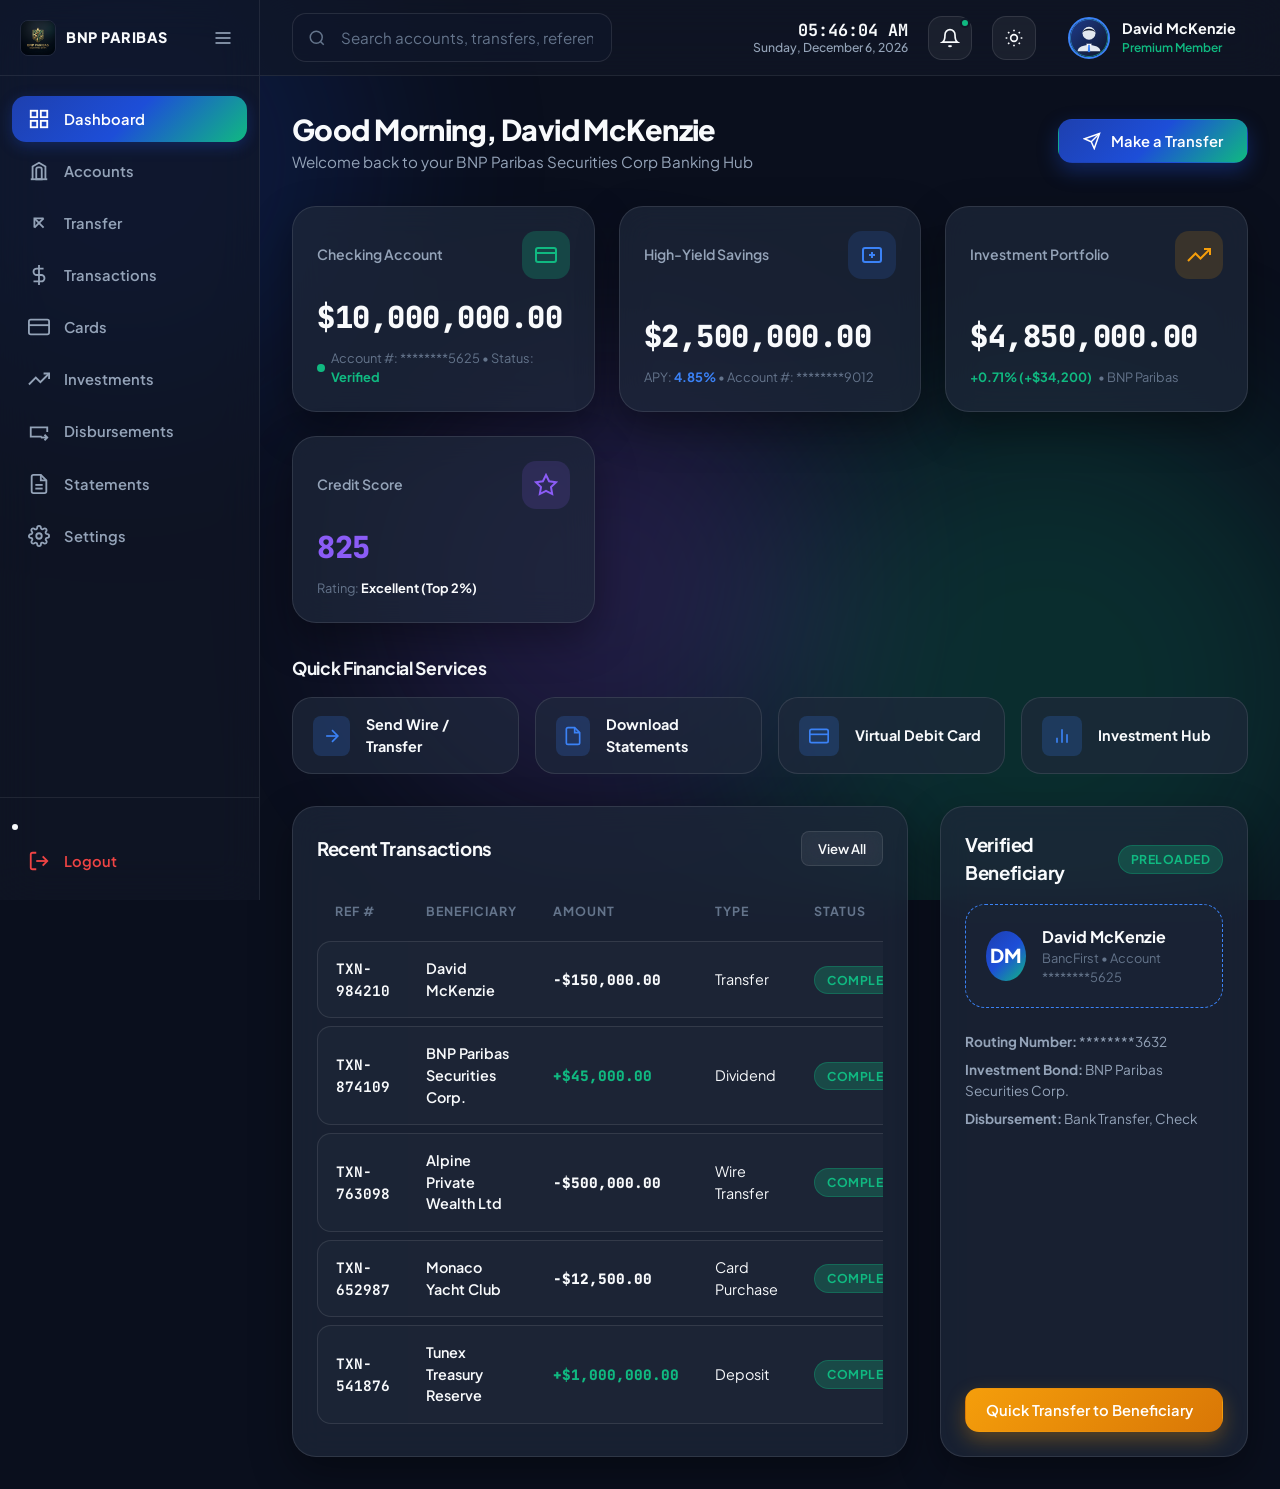
==== dashboard.html @ 1166a78b "Rebrand to BNP Paribas Securities Corp, Accounts view & mobile responsive sidebar drawer" ====
<!DOCTYPE html>
<html lang="en" data-theme="dark">

<head>
  <meta charset="UTF-8">
  <meta name="viewport" content="width=device-width, initial-scale=1.0">
  <title>BNP Paribas Securities Corp - Dashboard</title>
  <meta name="description" content="BNP Paribas Securities Corp Online Banking Dashboard.">
  <!-- Favicon -->
  <link rel="icon" type="image/png" href="assets/logo.png">
  <link rel="apple-touch-icon" href="assets/logo.png">
  <meta name="theme-color" content="#0A0F1D">
  <link rel="stylesheet" href="css/style.css">
  <link rel="stylesheet" href="css/animations.css">
  <link rel="stylesheet" href="css/dashboard.css">
  <link rel="stylesheet" href="css/transfer.css">
  <link rel="stylesheet" href="css/responsive.css">
</head>

<body>

  <!-- Ambient Light Blobs -->
  <div class="ambient-bg">
    <div class="ambient-blob blob-1"></div>
    <div class="ambient-blob blob-2"></div>
    <div class="ambient-blob blob-3"></div>
  </div>

  <!-- Disclaimer Banner -->


  <div class="app-container">

    <!-- Sidebar Navigation -->
    <aside id="appSidebar" class="app-sidebar">
      <div class="sidebar-header">
        <a href="#" class="sidebar-logo" onclick="Dashboard.switchView('dashboard')"
          style="display: flex; align-items: center; gap: 10px;">
          <img src="assets/logo.png" alt="Logo"
            style="height: 36px; width: 36px; border-radius: 8px; object-fit: cover; border: 1px solid var(--glass-border);">
          <span class="sidebar-logo-text"
            style="font-size: 0.90rem; font-weight: 800; letter-spacing: 0.5px; color: var(--text-primary);">BNP
            PARIBAS</span>
        </a>
        <button class="sidebar-toggle-btn" onclick="Dashboard.toggleSidebar()" title="Toggle Sidebar">
          <svg xmlns="http://www.w3.org/2000/svg" width="20" height="20" viewBox="0 0 24 24" fill="none"
            stroke="currentColor" stroke-width="2">
            <line x1="3" y1="12" x2="21" y2="12" />
            <line x1="3" y1="6" x2="21" y2="6" />
            <line x1="3" y1="18" x2="21" y2="18" />
          </svg>
        </button>
      </div>

      <ul class="sidebar-menu">
        <li class="sidebar-menu-item active" data-view="dashboard">
          <a href="#" onclick="Dashboard.switchView('dashboard')">
            <svg xmlns="http://www.w3.org/2000/svg" width="22" height="22" viewBox="0 0 24 24" fill="none"
              stroke="currentColor" stroke-width="2">
              <rect x="3" y="3" width="7" height="7" />
              <rect x="14" y="3" width="7" height="7" />
              <rect x="14" y="14" width="7" height="7" />
              <rect x="3" y="14" width="7" height="7" />
            </svg>
            <span class="menu-label">Dashboard</span>
          </a>
        </li>
        <li class="sidebar-menu-item" data-view="accounts">
          <a href="#" onclick="Dashboard.switchView('accounts')">
            <svg xmlns="http://www.w3.org/2000/svg" width="22" height="22" viewBox="0 0 24 24" fill="none"
              stroke="currentColor" stroke-width="2">
              <path d="M3 21h18" />
              <path d="M5 21V7l7-4 7 4v14" />
              <path d="M9 10a2 2 0 0 1 2-2h2a2 2 0 0 1 2 2v11H9V10z" />
            </svg>
            <span class="menu-label">Accounts</span>
          </a>
        </li>
        <li class="sidebar-menu-item" data-view="transfer">
          <a href="#" onclick="Dashboard.switchView('transfer')">
            <svg xmlns="http://www.w3.org/2000/svg" width="22" height="22" viewBox="0 0 24 24" fill="none"
              stroke="currentColor" stroke-width="2">
              <line x1="17" y1="17" x2="7" y2="7" />
              <polyline points="7 17 7 7 17 7" />
              <line x1="7" y1="17" x2="17" y2="7" />
            </svg>
            <span class="menu-label">Transfer</span>
          </a>
        </li>
        <li class="sidebar-menu-item" data-view="transactions">
          <a href="#" onclick="Dashboard.switchView('transactions')">
            <svg xmlns="http://www.w3.org/2000/svg" width="22" height="22" viewBox="0 0 24 24" fill="none"
              stroke="currentColor" stroke-width="2">
              <line x1="12" y1="1" x2="12" y2="23" />
              <path d="M17 5H9.5a3.5 3.5 0 0 0 0 7h5a3.5 3.5 0 0 1 0 7H6" />
            </svg>
            <span class="menu-label">Transactions</span>
          </a>
        </li>
        <li class="sidebar-menu-item" data-view="cards">
          <a href="#" onclick="Dashboard.switchView('cards')">
            <svg xmlns="http://www.w3.org/2000/svg" width="22" height="22" viewBox="0 0 24 24" fill="none"
              stroke="currentColor" stroke-width="2">
              <rect x="1" y="4" width="22" height="16" rx="2" ry="2" />
              <line x1="1" y1="10" x2="23" y2="10" />
            </svg>
            <span class="menu-label">Cards</span>
          </a>
        </li>
        <li class="sidebar-menu-item" data-view="investments">
          <a href="#" onclick="Dashboard.switchView('investments')">
            <svg xmlns="http://www.w3.org/2000/svg" width="22" height="22" viewBox="0 0 24 24" fill="none"
              stroke="currentColor" stroke-width="2">
              <polyline points="23 6 13.5 15.5 8.5 10.5 1 18" />
              <polyline points="17 6 23 6 23 12" />
            </svg>
            <span class="menu-label">Investments</span>
          </a>
        </li>
        <li class="sidebar-menu-item" data-view="disbursements">
          <a href="#" onclick="Dashboard.switchView('disbursements')">
            <svg xmlns="http://www.w3.org/2000/svg" width="22" height="22" viewBox="0 0 24 24" fill="none"
              stroke="currentColor" stroke-width="2">
              <path d="M21 12V7H3v10h12" />
              <path d="M18 15l3 3-3 3" />
              <path d="M14 18h7" />
            </svg>
            <span class="menu-label">Disbursements</span>
          </a>
        </li>
        <li class="sidebar-menu-item" data-view="statements">
          <a href="#" onclick="Dashboard.switchView('statements')">
            <svg xmlns="http://www.w3.org/2000/svg" width="22" height="22" viewBox="0 0 24 24" fill="none"
              stroke="currentColor" stroke-width="2">
              <path d="M14 2H6a2 2 0 0 0-2 2v16a2 2 0 0 0 2 2h12a2 2 0 0 0 2-2V8z" />
              <polyline points="14 2 14 8 20 8" />
              <line x1="16" y1="13" x2="8" y2="13" />
              <line x1="16" y1="17" x2="8" y2="17" />
            </svg>
            <span class="menu-label">Statements</span>
          </a>
        </li>
        <li class="sidebar-menu-item" data-view="settings">
          <a href="#" onclick="Dashboard.switchView('settings')">
            <svg xmlns="http://www.w3.org/2000/svg" width="22" height="22" viewBox="0 0 24 24" fill="none"
              stroke="currentColor" stroke-width="2">
              <circle cx="12" cy="12" r="3" />
              <path
                d="M19.4 15a1.65 1.65 0 0 0 .33 1.82l.06.06a2 2 0 0 1 0 2.83 2 2 0 0 1-2.83 0l-.06-.06a1.65 1.65 0 0 0-1.82-.33 1.65 1.65 0 0 0-1 1.51V21a2 2 0 0 1-2 2 2 2 0 0 1-2-2v-.09A1.65 1.65 0 0 0 9 19.4a1.65 1.65 0 0 0-1.82.33l-.06.06a2 2 0 0 1-2.83 0 2 2 0 0 1 0-2.83l.06-.06a1.65 1.65 0 0 0 .33-1.82 1.65 1.65 0 0 0-1.51-1H3a2 2 0 0 1-2-2 2 2 0 0 1 2-2h.09A1.65 1.65 0 0 0 4.6 9a1.65 1.65 0 0 0-.33-1.82l-.06-.06a2 2 0 0 1 0-2.83 2 2 0 0 1 2.83 0l.06.06a1.65 1.65 0 0 0 1.82.33H9a1.65 1.65 0 0 0 1-1.51V3a2 2 0 0 1 2-2 2 2 0 0 1 2 2v.09a1.65 1.65 0 0 0 1 1.51 1.65 1.65 0 0 0 1.82-.33l.06-.06a2 2 0 0 1 2.83 0 2 2 0 0 1 0 2.83l-.06.06a1.65 1.65 0 0 0-.33 1.82V9a1.65 1.65 0 0 0 1.51 1H21a2 2 0 0 1 2 2 2 2 0 0 1-2 2h-.09a1.65 1.65 0 0 0-1.51 1z" />
            </svg>
            <span class="menu-label">Settings</span>
          </a>
        </li>
      </ul>

      <div class="sidebar-footer">
        <li class="sidebar-menu-item">
          <a href="#" onclick="App.logout()">
            <svg xmlns="http://www.w3.org/2000/svg" width="22" height="22" viewBox="0 0 24 24" fill="none"
              stroke="#EF4444" stroke-width="2">
              <path d="M9 21H5a2 2 0 0 1-2-2V5a2 2 0 0 1 2-2h4" />
              <polyline points="16 17 21 12 16 7" />
              <line x1="21" y1="12" x2="9" y2="12" />
            </svg>
            <span class="menu-label" style="color: var(--accent-danger);">Logout</span>
          </a>
        </li>
      </div>
    </aside>

    <!-- Main Content Area -->
    <main class="app-main">

      <!-- Header Top Bar -->
      <!-- Mobile Drawer Overlay Backdrop -->
      <div id="mobileDrawerOverlay" class="mobile-drawer-overlay" onclick="Dashboard.closeMobileDrawer()"></div>

      <header class="app-header">
        <div class="header-left">
          <!-- Mobile Hamburger Button (only visible on mobile) -->
          <button id="mobileMenuBtn" class="mobile-hamburger-btn" onclick="Dashboard.toggleSidebar()" title="Open Menu"
            aria-label="Open navigation menu">
            <span class="hamburger-line"></span>
            <span class="hamburger-line"></span>
            <span class="hamburger-line"></span>
          </button>

          <!-- Mobile Brand Logo (only visible on mobile, center of header) -->
          <div class="mobile-header-brand" onclick="Dashboard.switchView('dashboard')">
            <img src="assets/logo.png" alt="BNP Paribas"
              style="height: 28px; width: 28px; border-radius: 6px; object-fit: cover;">
            <span
              style="font-size: 0.78rem; font-weight: 800; letter-spacing: 0.5px; color: var(--text-primary); line-height: 1.2;">BNP
              PARIBAS<br><span
                style="font-size: 0.65rem; font-weight: 500; color: var(--text-secondary); letter-spacing: 0;">Securities
                Corp.</span></span>
          </div>

          <div class="header-search">
            <div class="input-with-icon">
              <span class="input-icon">
                <svg xmlns="http://www.w3.org/2000/svg" width="18" height="18" viewBox="0 0 24 24" fill="none"
                  stroke="currentColor" stroke-width="2">
                  <circle cx="11" cy="11" r="8" />
                  <line x1="21" y1="21" x2="16.65" y2="16.65" />
                </svg>
              </span>
              <input type="text" id="globalSearchInput" class="form-control"
                placeholder="Search accounts, transfers, reference #..." onkeyup="Dashboard.handleGlobalSearch(event)">
            </div>
          </div>
        </div>

        <div class="header-right">
          <!-- Digital Clock -->
          <div class="digital-clock-container">
            <div id="digitalClockTime" class="digital-clock-time">14:45:00 PM</div>
            <div id="digitalClockDate" class="digital-clock-date">Sunday, August 2, 2026</div>
          </div>

          <!-- Notification Bell -->
          <div class="notif-wrapper">
            <button class="btn-icon" onclick="Dashboard.toggleNotifications()" title="Notifications">
              <svg xmlns="http://www.w3.org/2000/svg" width="20" height="20" viewBox="0 0 24 24" fill="none"
                stroke="currentColor" stroke-width="2">
                <path d="M18 8A6 6 0 0 0 6 8c0 7-3 9-3 9h18s-3-2-3-9" />
                <path d="M13.73 21a2 2 0 0 1-3.46 0" />
              </svg>
              <div class="notif-badge"></div>
            </button>

            <div id="notifDropdown" class="notif-dropdown">
              <div class="notif-header">
                <h4 style="font-size: 0.95rem;">Notifications</h4>
                <span class="badge badge-info">3 New</span>
              </div>
              <div id="notifList" class="notif-list"></div>
            </div>
          </div>

          <!-- Theme Toggle -->
          <button id="themeToggleBtn" class="btn-icon" onclick="UI.toggleTheme()" title="Toggle Dark/Light Mode">
            <svg xmlns="http://www.w3.org/2000/svg" width="20" height="20" viewBox="0 0 24 24" fill="none"
              stroke="currentColor" stroke-width="2">
              <circle cx="12" cy="12" r="4" />
              <path
                d="M12 2v2M12 20v2M4.93 4.93l1.41 1.41M17.66 17.66l1.41 1.41M2 12h2M20 12h2M4.93 19.07l1.41-1.41M17.66 6.34l1.41-1.41" />
            </svg>
          </button>

          <!-- User Profile -->
          <div class="header-profile" onclick="Dashboard.switchView('settings')">
            <img src="assets/avatar.svg" alt="David McKenzie" class="profile-avatar">
            <div class="profile-info">
              <span class="profile-name">David McKenzie</span>
              <span class="profile-role">Premium Member</span>
            </div>
          </div>
        </div>
      </header>

      <!-- Content Body Views Hub -->
      <div class="content-body">

        <!-- ====================================================================
             VIEW 1: DASHBOARD HOME
             ==================================================================== -->
        <section id="view-dashboard" class="view-section active">
          <div class="dashboard-welcome-bar">
            <div>
              <h1 class="welcome-title">Good Morning, David McKenzie</h1>
              <p class="welcome-subtitle">Welcome back to your BNP Paribas Securities Corp Banking Hub</p>
            </div>
            <div style="display: flex; gap: 12px;">
              <button class="btn btn-primary" onclick="Dashboard.switchView('transfer')">
                <svg xmlns="http://www.w3.org/2000/svg" width="18" height="18" viewBox="0 0 24 24" fill="none"
                  stroke="currentColor" stroke-width="2">
                  <line x1="22" y1="2" x2="11" y2="13" />
                  <polygon points="22 2 15 22 11 13 2 9 22 2" />
                </svg>
                <span>Make a Transfer</span>
              </button>
            </div>
          </div>

          <!-- Account Summary Cards Grid -->
          <div class="account-cards-grid">
            <!-- Checking Card -->
            <div class="glass-card summary-card interactive">
              <div class="card-top">
                <span class="account-label">Checking Account</span>
                <div class="card-icon-badge emerald">
                  <svg xmlns="http://www.w3.org/2000/svg" width="24" height="24" viewBox="0 0 24 24" fill="none"
                    stroke="currentColor" stroke-width="2">
                    <rect x="2" y="5" width="20" height="14" rx="2" />
                    <line x1="2" y1="10" x2="22" y2="10" />
                  </svg>
                </div>
              </div>
              <div>
                <div id="checkingBalanceDisplay" class="account-balance-amount">$10,000,000.00</div>
                <div class="account-subtext">
                  <span class="pulse-active-dot"></span>
                  <span>Account #: ********5625 • Status: <strong
                      style="color:var(--accent-emerald)">Verified</strong></span>
                </div>
              </div>
            </div>

            <!-- Savings Card -->
            <div class="glass-card summary-card interactive">
              <div class="card-top">
                <span class="account-label">High-Yield Savings</span>
                <div class="card-icon-badge">
                  <svg xmlns="http://www.w3.org/2000/svg" width="24" height="24" viewBox="0 0 24 24" fill="none"
                    stroke="currentColor" stroke-width="2">
                    <path d="M19 5H5a2 2 0 0 0-2 2v10a2 2 0 0 0 2 2h14a2 2 0 0 0 2-2V7a2 2 0 0 0-2-2z" />
                    <path d="M12 9v6" />
                    <path d="M9 12h6" />
                  </svg>
                </div>
              </div>
              <div>
                <div id="savingsBalanceDisplay" class="account-balance-amount">$2,500,000.00</div>
                <div class="account-subtext">
                  <span>APY: <strong style="color:var(--accent-blue)">4.85%</strong> • Account #: ********9012</span>
                </div>
              </div>
            </div>

            <!-- Investment Card -->
            <div class="glass-card summary-card interactive" onclick="Dashboard.switchView('investments')">
              <div class="card-top">
                <span class="account-label">Investment Portfolio</span>
                <div class="card-icon-badge gold">
                  <svg xmlns="http://www.w3.org/2000/svg" width="24" height="24" viewBox="0 0 24 24" fill="none"
                    stroke="currentColor" stroke-width="2">
                    <polyline points="23 6 13.5 15.5 8.5 10.5 1 18" />
                    <polyline points="17 6 23 6 23 12" />
                  </svg>
                </div>
              </div>
              <div>
                <div id="investmentBalanceDisplay" class="account-balance-amount">$4,850,000.00</div>
                <div class="account-subtext">
                  <span style="color: var(--accent-emerald); font-weight:700;">+0.71% (+$34,200)</span>
                  <span>• BNP Paribas</span>
                </div>
              </div>
            </div>

            <!-- Credit Score Card -->
            <div class="glass-card summary-card interactive">
              <div class="card-top">
                <span class="account-label">Credit Score</span>
                <div class="card-icon-badge purple">
                  <svg xmlns="http://www.w3.org/2000/svg" width="24" height="24" viewBox="0 0 24 24" fill="none"
                    stroke="currentColor" stroke-width="2">
                    <polygon
                      points="12 2 15.09 8.26 22 9.27 17 14.14 18.18 21.02 12 17.77 5.82 21.02 7 14.14 2 9.27 8.91 8.26 12 2" />
                  </svg>
                </div>
              </div>
              <div>
                <div class="account-balance-amount" style="color: var(--accent-purple)">825</div>
                <div class="account-subtext">
                  <span>Rating: <strong style="color:var(--text-primary)">Excellent (Top 2%)</strong></span>
                </div>
              </div>
            </div>
          </div>

          <!-- Quick Action Buttons Strip -->
          <h3 style="margin-bottom: 16px; font-size: 1.1rem;">Quick Financial Services</h3>
          <div class="quick-actions-grid">
            <div class="action-card" onclick="Dashboard.switchView('transfer')">
              <div class="action-icon">
                <svg xmlns="http://www.w3.org/2000/svg" width="20" height="20" viewBox="0 0 24 24" fill="none"
                  stroke="currentColor" stroke-width="2">
                  <line x1="5" y1="12" x2="19" y2="12" />
                  <polyline points="12 5 19 12 12 19" />
                </svg>
              </div>
              <span class="action-title">Send Wire / Transfer</span>
            </div>
            <div class="action-card" onclick="Dashboard.switchView('statements')">
              <div class="action-icon">
                <svg xmlns="http://www.w3.org/2000/svg" width="20" height="20" viewBox="0 0 24 24" fill="none"
                  stroke="currentColor" stroke-width="2">
                  <path d="M14 2H6a2 2 0 0 0-2 2v16a2 2 0 0 0 2 2h12a2 2 0 0 0 2-2V8z" />
                  <polyline points="14 2 14 8 20 8" />
                </svg>
              </div>
              <span class="action-title">Download Statements</span>
            </div>
            <div class="action-card" onclick="Dashboard.switchView('cards')">
              <div class="action-icon">
                <svg xmlns="http://www.w3.org/2000/svg" width="20" height="20" viewBox="0 0 24 24" fill="none"
                  stroke="currentColor" stroke-width="2">
                  <rect x="1" y="4" width="22" height="16" rx="2" />
                  <line x1="1" y1="10" x2="23" y2="10" />
                </svg>
              </div>
              <span class="action-title">Virtual Debit Card</span>
            </div>
            <div class="action-card" onclick="Dashboard.switchView('investments')">
              <div class="action-icon">
                <svg xmlns="http://www.w3.org/2000/svg" width="20" height="20" viewBox="0 0 24 24" fill="none"
                  stroke="currentColor" stroke-width="2">
                  <line x1="18" y1="20" x2="18" y2="10" />
                  <line x1="12" y1="20" x2="12" y2="4" />
                  <line x1="6" y1="20" x2="6" y2="14" />
                </svg>
              </div>
              <span class="action-title">Investment Hub</span>
            </div>
          </div>

          <!-- Main Split View Layout -->
          <div class="dashboard-split-grid">
            <!-- Left Side: Recent Transactions Table -->
            <div class="glass-card">
              <div class="card-top">
                <h3>Recent Transactions</h3>
                <button class="btn btn-secondary btn-sm" onclick="Dashboard.switchView('transactions')">View
                  All</button>
              </div>
              <div class="table-responsive">
                <table class="custom-table">
                  <thead>
                    <tr>
                      <th>Ref #</th>
                      <th>Beneficiary</th>
                      <th>Amount</th>
                      <th>Type</th>
                      <th>Status</th>
                      <th>Date</th>
                    </tr>
                  </thead>
                  <tbody id="recentTransactionsTableBody"></tbody>
                </table>
              </div>
            </div>

            <!-- Right Side: Preloaded Beneficiary Widget -->
            <div class="glass-card" style="display: flex; flex-direction: column; justify-content: space-between;">
              <div>
                <div class="card-top">
                  <h3>Verified Beneficiary</h3>
                  <span class="badge badge-success">Preloaded</span>
                </div>

                <div class="beneficiary-card-preset">
                  <div class="beneficiary-info">
                    <div class="beneficiary-avatar">DM</div>
                    <div>
                      <div style="font-weight: 700; color: var(--text-primary);">David McKenzie</div>
                      <div style="font-size: 0.8rem; color: var(--text-muted);">BancFirst • Account ********5625</div>
                    </div>
                  </div>
                </div>

                <div
                  style="font-size: 0.85rem; color: var(--text-secondary); display: flex; flex-direction: column; gap: 8px; margin-bottom: 20px;">
                  <div><strong>Routing Number:</strong> ********3632</div>
                  <div><strong>Investment Bond:</strong> BNP Paribas Securities Corp.</div>
                  <div><strong>Disbursement:</strong> Bank Transfer, Check</div>
                </div>
              </div>

              <button class="btn btn-gold" style="width: 100%;" onclick="TransferWizard.startTransferWithPreset()">
                <span>Quick Transfer to Beneficiary</span>
                <svg xmlns="http://www.w3.org/2000/svg" width="18" height="18" viewBox="0 0 24 24" fill="none"
                  stroke="currentColor" stroke-width="2">
                  <line x1="5" y1="12" x2="19" y2="12" />
                  <polyline points="12 5 19 12 12 19" />
                </svg>
              </button>
            </div>
          </div>
        </section>

        <!-- ====================================================================
             VIEW: ACCOUNTS SECTION
             ==================================================================== -->
        <section id="view-accounts" class="view-section">
          <div class="dashboard-welcome-bar">
            <div>
              <h2>Asset &amp; Account Portfolio</h2>
              <p>Detailed overview of your holdings, rates, and historical sub-ledgers</p>
            </div>
            <button class="btn btn-primary btn-sm" onclick="AccountsManager.showInternalTransferModal()">
              <svg xmlns="http://www.w3.org/2000/svg" width="16" height="16" viewBox="0 0 24 24" fill="none"
                stroke="currentColor" stroke-width="2">
                <path d="M17 3L21 7L17 11" />
                <path d="M3 17L7 21L3 25" />
                <path d="M21 7H9a5 5 0 0 0-5 5v3" />
                <path d="M3 17h12a5 5 0 0 0 5-5V9" />
              </svg>
              <span>Internal Transfer</span>
            </button>
          </div>

          <!-- Accounts Selection Row -->
          <div class="account-cards-grid" style="margin-bottom: 28px;">
            <!-- Checking card interactive -->
            <div id="accCardChecking" class="glass-card summary-card interactive active-card"
              onclick="AccountsManager.selectAccount('checking')">
              <div class="card-top">
                <span class="account-label">Premium Checking</span>
                <div class="card-icon-badge emerald">
                  <svg xmlns="http://www.w3.org/2000/svg" width="24" height="24" viewBox="0 0 24 24" fill="none"
                    stroke="currentColor" stroke-width="2">
                    <rect x="2" y="5" width="20" height="14" rx="2" />
                    <line x1="2" y1="10" x2="22" y2="10" />
                  </svg>
                </div>
              </div>
              <div>
                <div id="accCheckingBal" class="account-balance-amount">$10,000,000.00</div>
                <div class="account-subtext">********5625 • Click to view ledger</div>
              </div>
            </div>

            <!-- Savings card interactive -->
            <div id="accCardSavings" class="glass-card summary-card interactive"
              onclick="AccountsManager.selectAccount('savings')">
              <div class="card-top">
                <span class="account-label">High-Yield Savings</span>
                <div class="card-icon-badge">
                  <svg xmlns="http://www.w3.org/2000/svg" width="24" height="24" viewBox="0 0 24 24" fill="none"
                    stroke="currentColor" stroke-width="2">
                    <path d="M19 5H5a2 2 0 0 0-2 2v10a2 2 0 0 0 2 2h14a2 2 0 0 0 2-2V7a2 2 0 0 0-2-2z" />
                    <path d="M12 9v6" />
                    <path d="M9 12h6" />
                  </svg>
                </div>
              </div>
              <div>
                <div id="accSavingsBal" class="account-balance-amount">$2,500,000.00</div>
                <div class="account-subtext">********9012 • Click to view ledger</div>
              </div>
            </div>

            <!-- Investment card interactive -->
            <div id="accCardInvestment" class="glass-card summary-card interactive"
              onclick="AccountsManager.selectAccount('investment')">
              <div class="card-top">
                <span class="account-label">Portfolio Investment</span>
                <div class="card-icon-badge gold">
                  <svg xmlns="http://www.w3.org/2000/svg" width="24" height="24" viewBox="0 0 24 24" fill="none"
                    stroke="currentColor" stroke-width="2">
                    <polyline points="23 6 13.5 15.5 8.5 10.5 1 18" />
                    <polyline points="17 6 23 6 23 12" />
                  </svg>
                </div>
              </div>
              <div>
                <div id="accInvestmentBal" class="account-balance-amount">$4,850,000.00</div>
                <div class="account-subtext">BNP Paribas • Click to view ledger</div>
              </div>
            </div>
          </div>

          <!-- Split Details and Ledger -->
          <div class="dashboard-split-grid">
            <!-- Left: Specific Account Details -->
            <div class="glass-card">
              <h3 id="accDetailsTitle" style="margin-bottom: 20px;">Account Specific Details</h3>
              <div id="accDetailsContent">
                <!-- Loaded dynamically by js/accounts.js -->
              </div>
            </div>

            <!-- Right: Sub-Ledger list -->
            <div class="glass-card" style="display: flex; flex-direction: column;">
              <h3 style="margin-bottom: 16px;">Account Sub-Ledger</h3>
              <div class="table-responsive" style="flex: 1; max-height: 380px; overflow-y: auto;">
                <table class="custom-table">
                  <thead>
                    <tr>
                      <th>Ref</th>
                      <th>Method / Detail</th>
                      <th>Amount</th>
                    </tr>
                  </thead>
                  <tbody id="accLedgerBody">
                    <!-- Loaded dynamically by js/accounts.js -->
                  </tbody>
                </table>
              </div>
            </div>
          </div>
        </section>

        <!-- ====================================================================
             VIEW 2: THREE-STAGE TRANSFER WIZARD
             ==================================================================== -->
        <section id="view-transfer" class="view-section">
          <div style="text-align: center; margin-bottom: 32px;">
            <h2>Secure Money Transfer Wizard</h2>
            <p>Three-stage verification, encryption, and real-time ledger dispatch</p>
          </div>

          <!-- Stepper Timeline -->
          <div class="stepper-container">
            <div class="stepper-progress-line">
              <div id="stepperProgressFill" class="stepper-progress-fill"></div>
            </div>

            <div id="stepIndicator1" class="stepper-step active">
              <div class="step-circle">1</div>
              <div class="step-label">Beneficiary</div>
            </div>

            <div id="stepIndicator2" class="stepper-step">
              <div class="step-circle">2</div>
              <div class="step-label">Details & Amount</div>
            </div>

            <div id="stepIndicator3" class="stepper-step">
              <div class="step-circle">3</div>
              <div class="step-label">Review & Confirm</div>
            </div>
          </div>

          <!-- STAGE 1: BENEFICIARY VERIFICATION -->
          <div id="transferStage1" class="transfer-stage-panel active">
            <div class="glass-card">
              <h3 style="margin-bottom: 20px;">Stage 1 – Beneficiary Verification</h3>

              <div class="form-group">
                <label class="form-label">Selected Beneficiary</label>
                <select id="transferBeneficiarySelect" class="form-control"
                  onchange="TransferWizard.onBeneficiaryChange()">
                  <option value="preset">David McKenzie (BancFirst - ********5625)</option>
                  <option value="custom">+ Add Custom Beneficiary</option>
                </select>
              </div>

              <!-- Beneficiary Details Grid -->
              <div id="beneficiaryDetailsFields" class="grid-2col-responsive" style="margin-bottom: 20px;">
                <div class="form-group">
                  <label class="form-label">Beneficiary Name</label>
                  <input type="text" id="benName" class="form-control" value="David McKenzie" readonly>
                </div>
                <div class="form-group">
                  <label class="form-label">Bank Name</label>
                  <input type="text" id="benBank" class="form-control" value="BancFirst" readonly>
                </div>
                <div class="form-group">
                  <label class="form-label">Account Number</label>
                  <input type="text" id="benAccount" class="form-control" value="********5625" readonly>
                </div>
                <div class="form-group">
                  <label class="form-label">Routing Number</label>
                  <input type="text" id="benRouting" class="form-control" value="********3632" readonly>
                </div>
                <div class="form-group">
                  <label class="form-label">Investment Bond</label>
                  <input type="text" id="benBond" class="form-control" value="BNP Paribas Securities Corp." readonly>
                </div>
                <div class="form-group">
                  <label class="form-label">Disbursement Method</label>
                  <select id="benMethod" class="form-control">
                    <option value="Bank Transfer">Bank Transfer (Instant ACH/Wire)</option>
                    <option value="Check">Cashier's Check Delivery</option>
                  </select>
                </div>
              </div>

              <!-- Verification Terminal Output Console -->
              <div id="verificationTerminal" class="terminal-console-box">
                <div id="terminalLogContent"></div>
              </div>

              <div style="display: flex; justify-content: flex-end; margin-top: 24px;">
                <button id="verifyBtn" class="btn btn-primary" onclick="TransferWizard.runVerificationStage1()">
                  <span>Verify Beneficiary</span>
                  <svg xmlns="http://www.w3.org/2000/svg" width="18" height="18" viewBox="0 0 24 24" fill="none"
                    stroke="currentColor" stroke-width="2">
                    <polyline points="20 6 9 17 4 12" />
                  </svg>
                </button>
              </div>
            </div>
          </div>

          <!-- STAGE 2: TRANSFER DETAILS & AMOUNT -->
          <div id="transferStage2" class="transfer-stage-panel">
            <div class="glass-card">
              <h3 style="margin-bottom: 20px;">Stage 2 – Transfer Details</h3>

              <!-- Live Balance Bar -->
              <div class="balance-live-bar">
                <div class="balance-item">
                  <span class="label">Available Checking Balance</span>
                  <span id="stage2AvailBalance" class="val">$10,000,000.00</span>
                </div>
                <div class="balance-item">
                  <span class="label">Remaining Balance After Transfer</span>
                  <span id="stage2RemainingBalance" class="val remaining">$10,000,000.00</span>
                </div>
              </div>

              <div class="form-group">
                <label class="form-label">Transfer Amount ($ USD)</label>
                <div class="input-with-icon">
                  <span class="input-icon" style="font-weight: 700; color: var(--accent-emerald);">$</span>
                  <input type="number" id="transferAmountInput" class="form-control" placeholder="e.g. 250000" min="1"
                    step="0.01" oninput="TransferWizard.updateLiveCalculations()">
                </div>
              </div>

              <div class="grid-2col-responsive">
                <div class="form-group">
                  <label class="form-label">Purpose of Transfer</label>
                  <select id="transferPurposeSelect" class="form-control">
                    <option value="Portfolio Realignment">Portfolio Realignment</option>
                    <option value="Asset Allocation">Asset Allocation</option>
                    <option value="Investment Disbursement">Investment Disbursement</option>
                    <option value="Personal Savings">Personal Savings</option>
                    <option value="Commercial Wire">Commercial Wire</option>
                  </select>
                </div>
                <div class="form-group">
                  <label class="form-label">Auto-Generated Reference #</label>
                  <input type="text" id="transferRefInput" class="form-control font-mono" readonly>
                </div>
              </div>

              <div style="display: flex; justify-content: space-between; margin-top: 24px;">
                <button class="btn btn-secondary" onclick="TransferWizard.goToStage(1)">Back</button>
                <button class="btn btn-primary" onclick="TransferWizard.proceedToStage3()">
                  <span>Continue to Review</span>
                  <svg xmlns="http://www.w3.org/2000/svg" width="18" height="18" viewBox="0 0 24 24" fill="none"
                    stroke="currentColor" stroke-width="2">
                    <line x1="5" y1="12" x2="19" y2="12" />
                    <polyline points="12 5 19 12 12 19" />
                  </svg>
                </button>
              </div>
            </div>
          </div>

          <!-- STAGE 3: REVIEW & CONFIRMATION -->
          <div id="transferStage3" class="transfer-stage-panel">
            <div class="glass-card">
              <h3 style="margin-bottom: 20px;">Stage 3 – Transfer Review & Confirmation</h3>

              <div class="review-summary-card">
                <div class="review-row">
                  <span class="review-key">Beneficiary Name</span>
                  <span id="revBenName" class="review-val">David McKenzie</span>
                </div>
                <div class="review-row">
                  <span class="review-key">Receiving Bank</span>
                  <span id="revBenBank" class="review-val">BancFirst</span>
                </div>
                <div class="review-row">
                  <span class="review-key">Account Number</span>
                  <span id="revBenAccount" class="review-val font-mono">********5625</span>
                </div>
                <div class="review-row">
                  <span class="review-key">Routing Number</span>
                  <span id="revBenRouting" class="review-val font-mono">********3632</span>
                </div>
                <div class="review-row">
                  <span class="review-key">Investment Bond</span>
                  <span id="revBenBond" class="review-val">BNP Paribas Securities Corp.</span>
                </div>
                <div class="review-row">
                  <span class="review-key">Disbursement Method</span>
                  <span id="revBenMethod" class="review-val">Bank Transfer</span>
                </div>
                <div class="review-row">
                  <span class="review-key">Purpose</span>
                  <span id="revPurpose" class="review-val">Portfolio Realignment</span>
                </div>
                <div class="review-row">
                  <span class="review-key">Reference Number</span>
                  <span id="revRef" class="review-val font-mono">TXN-849201</span>
                </div>
                <div class="review-row"
                  style="margin-top: 10px; padding-top: 16px; border-top: 2px solid var(--accent-emerald);">
                  <span class="review-key" style="font-size: 1.1rem; color: var(--text-primary);">Transfer Amount</span>
                  <span id="revAmount" class="review-val amount-highlight">$250,000.00</span>
                </div>
              </div>

              <div style="display: flex; justify-content: space-between;">
                <button class="btn btn-secondary" onclick="TransferWizard.goToStage(2)">Edit Details</button>
                <button id="confirmTransferBtn" class="btn btn-gold" onclick="TransferWizard.executeFinalTransfer()">
                  <span>Authorize & Confirm Transfer</span>
                  <svg xmlns="http://www.w3.org/2000/svg" width="18" height="18" viewBox="0 0 24 24" fill="none"
                    stroke="currentColor" stroke-width="2">
                    <rect x="3" y="11" width="18" height="11" rx="2" />
                    <path d="M7 11V7a5 5 0 0 1 10 0v4" />
                  </svg>
                </button>
              </div>
            </div>
          </div>

          <!-- TRANSFER SUCCESS PANEL (Hidden by default) -->
          <div id="transferSuccessPanel" class="transfer-stage-panel">
            <div class="glass-card transfer-success-box">
              <div class="checkmark-wrapper">
                <svg class="checkmark" xmlns="http://www.w3.org/2000/svg" viewBox="0 0 52 52">
                  <circle class="checkmark-circle" cx="26" cy="26" r="23" fill="none" />
                  <path class="checkmark-check" fill="none" d="M14.1 27.2l7.1 7.2 16.7-16.8" />
                </svg>
              </div>

              <h2>Transfer Submitted Successfully</h2>
              <p style="margin-top: 8px;">Your funds have been encrypted and dispatched via the banking network.</p>

              <div id="successRefBadge" class="success-ref-pill">TXN-849201</div>

              <div style="display: flex; gap: 12px; justify-content: center; flex-wrap: wrap; margin-top: 20px;">
                <button class="btn btn-primary" onclick="ReceiptManager.showCurrentReceiptModal()">View Receipt</button>
                <button class="btn btn-secondary" onclick="ReceiptManager.downloadCurrentReceiptHTML()">Download
                  Receipt</button>
                <button class="btn btn-secondary" onclick="ReceiptManager.printCurrentReceipt()">Print Receipt</button>
                <button class="btn btn-gold" onclick="Dashboard.switchView('dashboard')">Return to Dashboard</button>
              </div>
            </div>
          </div>
        </section>

        <!-- ====================================================================
             VIEW 3: TRANSACTIONS HISTORY
             ==================================================================== -->
        <section id="view-transactions" class="view-section">
          <div class="dashboard-welcome-bar">
            <div>
              <h2>Transaction Ledger</h2>
              <p>Complete record of historical transfers, deposits, and dividends</p>
            </div>
            <button class="btn btn-secondary" onclick="TransactionsManager.exportLedgerCSV()">
              <svg xmlns="http://www.w3.org/2000/svg" width="18" height="18" viewBox="0 0 24 24" fill="none"
                stroke="currentColor" stroke-width="2">
                <path d="M21 15v4a2 2 0 0 1-2 2H5a2 2 0 0 1-2-2v-4" />
                <polyline points="7 10 12 15 17 10" />
                <line x1="12" y1="15" x2="12" y2="3" />
              </svg>
              <span>Export to CSV</span>
            </button>
          </div>

          <div class="glass-card">
            <!-- Filter Controls Bar -->
            <div class="table-controls">
              <div style="display: flex; gap: 12px; flex-wrap: wrap; flex: 1;">
                <input type="text" id="txnSearchInput" class="form-control"
                  placeholder="Search reference # or beneficiary..." style="max-width: 280px;"
                  onkeyup="TransactionsManager.render()">
                <select id="txnTypeFilter" class="form-control" style="max-width: 160px;"
                  onchange="TransactionsManager.render()">
                  <option value="ALL">All Types</option>
                  <option value="Transfer">Transfers</option>
                  <option value="Deposit">Deposits</option>
                  <option value="Wire Transfer">Wires</option>
                  <option value="Dividend">Dividends</option>
                  <option value="Card Purchase">Card Purchases</option>
                </select>
                <select id="txnStatusFilter" class="form-control" style="max-width: 160px;"
                  onchange="TransactionsManager.render()">
                  <option value="ALL">All Statuses</option>
                  <option value="Completed">Completed</option>
                  <option value="Processing">Processing</option>
                </select>
              </div>
            </div>

            <!-- Full Ledger Table -->
            <div class="table-responsive">
              <table class="custom-table">
                <thead>
                  <tr>
                    <th>Ref Number</th>
                    <th>Beneficiary</th>
                    <th>Bank</th>
                    <th>Amount</th>
                    <th>Method</th>
                    <th>Status</th>
                    <th>Date & Time</th>
                    <th>Action</th>
                  </tr>
                </thead>
                <tbody id="fullTransactionsTableBody"></tbody>
              </table>
            </div>
          </div>
        </section>

        <!-- ====================================================================
             VIEW 4: INVESTMENT PORTFOLIO
             ==================================================================== -->
        <section id="view-investments" class="view-section">
          <div class="dashboard-welcome-bar">
            <div>
              <h2>Investment Portfolio</h2>
              <p>BNP Paribas Securities Corp. Wealth Management</p>
            </div>
          </div>

          <div class="investment-hero-grid">
            <!-- Canvas Growth Chart Card -->
            <div class="glass-card">
              <div class="card-top">
                <div>
                  <h3 style="font-size: 1.1rem;">Portfolio Growth Curve</h3>
                  <div style="font-size: 0.8rem; color: var(--text-muted);">Historical YTD Return</div>
                </div>
                <div style="text-align: right;">
                  <div
                    style="font-family: var(--font-mono); font-size: 1.4rem; font-weight: 800; color: var(--accent-emerald);">
                    +14.2% YTD</div>
                  <div style="font-size: 0.8rem; color: var(--text-secondary);">+$601,400.00</div>
                </div>
              </div>

              <!-- Interactive Line Canvas Chart -->
              <div class="canvas-container">
                <canvas id="growthChartCanvas"></canvas>
              </div>
            </div>

            <!-- Asset Allocation Donut Canvas Chart Card -->
            <div class="glass-card" style="display: flex; flex-direction: column; justify-content: space-between;">
              <div>
                <h3>Asset Allocation</h3>
                <div class="canvas-container" style="height: 200px; margin-top: 10px;">
                  <canvas id="allocationChartCanvas"></canvas>
                </div>
              </div>
              <div style="font-size: 0.85rem; display: flex; flex-direction: column; gap: 8px;">
                <div style="display: flex; justify-content: space-between;">
                  <span><strong style="color:#3B82F6">■</strong> US Sovereign Bonds</span>
                  <span class="font-mono">40% ($1,940,000)</span>
                </div>
                <div style="display: flex; justify-content: space-between;">
                  <span><strong style="color:#10B981">■</strong> BNP Securities Corp.</span>
                  <span class="font-mono">35% ($1,697,500)</span>
                </div>
                <div style="display: flex; justify-content: space-between;">
                  <span><strong style="color:#F59E0B">■</strong> Global Equities</span>
                  <span class="font-mono">25% ($1,212,500)</span>
                </div>
              </div>
            </div>
          </div>
        </section>

        <!-- ====================================================================
             VIEW 5: CARDS SECTION
             ==================================================================== -->
        <section id="view-cards" class="view-section">
          <div class="dashboard-welcome-bar">
            <div>
              <h2>Virtual Premium Debit Card</h2>
              <p>Manage physical and digital card parameters</p>
            </div>
          </div>

          <div style="max-width: 500px; margin: 0 auto;">
            <!-- 3D Card Flippable Component -->
            <div id="debitCardContainer" class="card-flip-container" onclick="Dashboard.flipDebitCard()">
              <div class="card-flip-inner">
                <!-- Front Side -->
                <div class="card-flip-front debit-card-visual">
                  <div style="display: flex; justify-content: space-between; align-items: center;">
                    <span style="font-weight: 800; letter-spacing: 2px;">BNP PARIBAS SECURITIES CORP</span>
                    <svg xmlns="http://www.w3.org/2000/svg" width="28" height="28" viewBox="0 0 24 24" fill="none"
                      stroke="currentColor" stroke-width="2">
                      <path d="M5 12.55a11 11 0 0 1 14.08 0" />
                      <path d="M1.42 9a16 16 0 0 1 21.16 0" />
                      <path d="M8.53 16.11a6 6 0 0 1 6.95 0" />
                      <line x1="12" y1="20" x2="12.01" y2="20" />
                    </svg>
                  </div>
                  <div class="card-chip"></div>
                  <div id="displayCardNumber" class="card-number-display">4532 •••• •••• 5625</div>
                  <div class="card-footer-info">
                    <div>
                      <div style="font-size: 0.65rem; opacity: 0.7;">CARD HOLDER</div>
                      <div class="card-holder-name">DAVID MCKENZIE</div>
                    </div>
                    <div>
                      <div style="font-size: 0.65rem; opacity: 0.7;">EXPIRES</div>
                      <div class="card-expiry">08/29</div>
                    </div>
                  </div>
                </div>

                <!-- Back Side -->
                <div class="card-flip-back debit-card-visual back">
                  <div class="magnetic-strip"></div>
                  <div style="margin-bottom: 20px;">
                    <div style="font-size: 0.65rem; color: var(--text-muted); margin-bottom: 4px;">AUTHORIZED SIGNATURE
                      & CVV</div>
                    <div class="signature-strip">
                      <span id="displayCVV">CVV: 882</span>
                    </div>
                  </div>
                  <div style="font-size: 0.7rem; color: var(--text-muted);">
                    Issued by Tunex Bank N.A. Customer Service +1 (800) 555-0199
                  </div>
                </div>
              </div>
            </div>

            <p style="text-align: center; font-size: 0.8rem; color: var(--text-muted); margin: 16px 0 32px;">Click card
              to flip</p>

            <!-- Card Controls Form -->
            <div class="glass-card">
              <h3 style="margin-bottom: 20px;">Card Controls</h3>
              <div style="display: flex; flex-direction: column; gap: 16px;">
                <div style="display: flex; align-items: center; justify-content: space-between;">
                  <span>Freeze Card</span>
                  <input type="checkbox" id="cardFreezeToggle" onchange="Dashboard.toggleCardFreeze()">
                </div>
                <div style="display: flex; align-items: center; justify-content: space-between;">
                  <span>Show Full Card Number</span>
                  <input type="checkbox" id="cardUnmaskToggle" onchange="Dashboard.toggleCardMask()">
                </div>
                <div style="display: flex; align-items: center; justify-content: space-between;">
                  <span>Contactless Payments</span>
                  <input type="checkbox" id="cardContactlessToggle" checked>
                </div>
              </div>
            </div>
          </div>
        </section>

        <!-- ====================================================================
             VIEW: DISBURSEMENTS
             ==================================================================== -->
        <section id="view-disbursements" class="view-section">
          <div class="dashboard-welcome-bar">
            <div>
              <h2>Disbursement Management</h2>
              <p>Select your preferred payout disbursement method (Bank Transfer or Cashier's Check)</p>
            </div>
          </div>

          <!-- ============================================================
               TAX & COMPLIANCE STATUS PANEL (from screenshot)
               ============================================================ -->
          <div class="glass-card compliance-status-panel" style="margin-bottom: 28px;">
            <div class="compliance-header">
              <div class="compliance-header-left">
                <svg xmlns="http://www.w3.org/2000/svg" width="18" height="18" viewBox="0 0 24 24" fill="none"
                  stroke="currentColor" stroke-width="2">
                  <path d="M12 22s8-4 8-10V5l-8-3-8 3v7c0 6 8 10 8 10z" />
                </svg>
                <span>Tax &amp; Compliance Information</span>
              </div>
              <p class="compliance-subtext">Tax information allows our marketplace to accurately report and withhold
                taxes on your product disbursements.</p>
            </div>

            <div class="compliance-grid">

              <!-- Column 1: VAT/GST -->
              <div class="compliance-item">
                <div class="compliance-item-label">
                  VAT / GST information
                  <a href="#" class="compliance-info-link" onclick="DisbursementManager.showVATInfo(event)">Info</a>
                </div>
                <div class="compliance-status-row">
                  <span class="compliance-check-icon">
                    <svg xmlns="http://www.w3.org/2000/svg" width="16" height="16" viewBox="0 0 24 24" fill="none"
                      stroke="currentColor" stroke-width="2.5">
                      <path d="M22 11.08V12a10 10 0 1 1-5.93-9.14" />
                      <polyline points="22 4 12 14.01 9 11.01" />
                    </svg>
                  </span>
                  <span class="compliance-status-text completed">Completed</span>
                </div>
                <a href="#" class="compliance-update-link" onclick="DisbursementManager.showVATInfo(event)">
                  Update VAT/GST information
                  <svg xmlns="http://www.w3.org/2000/svg" width="12" height="12" viewBox="0 0 24 24" fill="none"
                    stroke="currentColor" stroke-width="2">
                    <path d="M18 13v6a2 2 0 0 1-2 2H5a2 2 0 0 1-2-2V8a2 2 0 0 1 2-2h6" />
                    <polyline points="15 3 21 3 21 9" />
                    <line x1="10" y1="14" x2="21" y2="3" />
                  </svg>
                </a>
              </div>

              <!-- Column 2: Tax Interview -->
              <div class="compliance-item">
                <div class="compliance-item-label">Tax interview status</div>
                <div class="compliance-status-row">
                  <span class="compliance-check-icon">
                    <svg xmlns="http://www.w3.org/2000/svg" width="16" height="16" viewBox="0 0 24 24" fill="none"
                      stroke="currentColor" stroke-width="2.5">
                      <path d="M22 11.08V12a10 10 0 1 1-5.93-9.14" />
                      <polyline points="22 4 12 14.01 9 11.01" />
                    </svg>
                  </span>
                  <span class="compliance-status-text completed">Completed</span>
                </div>
                <div class="compliance-doc-badge">
                  <svg xmlns="http://www.w3.org/2000/svg" width="13" height="13" viewBox="0 0 24 24" fill="none"
                    stroke="currentColor" stroke-width="2">
                    <path d="M14 2H6a2 2 0 0 0-2 2v16a2 2 0 0 0 2 2h12a2 2 0 0 0 2-2V8z" />
                    <polyline points="14 2 14 8 20 8" />
                  </svg>
                  W-9 / W-8BEN · Certified
                </div>
              </div>

              <!-- Column 3: DAC7 -->
              <div class="compliance-item">
                <div class="compliance-item-label">DAC7 questionnaire status</div>
                <div class="compliance-status-row">
                  <span class="compliance-check-icon">
                    <svg xmlns="http://www.w3.org/2000/svg" width="16" height="16" viewBox="0 0 24 24" fill="none"
                      stroke="currentColor" stroke-width="2.5">
                      <path d="M22 11.08V12a10 10 0 1 1-5.93-9.14" />
                      <polyline points="22 4 12 14.01 9 11.01" />
                    </svg>
                  </span>
                  <span class="compliance-status-text completed">Completed</span>
                </div>
              </div>

              <!-- Column 4: Disbursement Status (highlighted green button) -->
              <div class="compliance-item disbursement-status-col">
                <button class="disbursement-status-badge" onclick="DisbursementManager.showDisbursementStatus()">
                  Disbursement Status
                </button>
                <div class="compliance-status-row" style="margin-top: 10px;">
                  <span class="compliance-pending-icon">
                    <svg xmlns="http://www.w3.org/2000/svg" width="14" height="14" viewBox="0 0 24 24" fill="none"
                      stroke="currentColor" stroke-width="2">
                      <circle cx="12" cy="12" r="10" />
                      <polyline points="12 6 12 12 16 14" />
                    </svg>
                  </span>
                  <span class="compliance-status-text pending">Initiated / pending...</span>
                  <a href="#" class="compliance-external-icon"
                    onclick="DisbursementManager.showDisbursementStatus(); return false;">
                    <svg xmlns="http://www.w3.org/2000/svg" width="13" height="13" viewBox="0 0 24 24" fill="none"
                      stroke="currentColor" stroke-width="2">
                      <path d="M18 13v6a2 2 0 0 1-2 2H5a2 2 0 0 1-2-2V8a2 2 0 0 1 2-2h6" />
                      <polyline points="15 3 21 3 21 9" />
                      <line x1="10" y1="14" x2="21" y2="3" />
                    </svg>
                  </a>
                </div>
              </div>

            </div>
          </div>
          <!-- END TAX & COMPLIANCE STATUS PANEL -->

          <div class="glass-card" style="max-width: 800px; margin: 0 auto;">
            <h3 style="margin-bottom: 20px;">1. Choose Disbursement Method</h3>

            <!-- Method Selector Cards Grid -->
            <div
              style="display: grid; grid-template-columns: repeat(auto-fit, minmax(260px, 1fr)); gap: 20px; margin-bottom: 28px;">
              <!-- Option A: Bank Transfer -->
              <div id="disburseMethodTransferCard" class="glass-card interactive"
                style="border: 2px solid var(--accent-blue); background: rgba(59, 130, 246, 0.08); cursor: pointer;"
                onclick="DisbursementManager.selectMethod('transfer')">
                <div style="display: flex; align-items: center; justify-content: space-between; margin-bottom: 12px;">
                  <div class="card-icon-badge emerald">
                    <svg xmlns="http://www.w3.org/2000/svg" width="24" height="24" viewBox="0 0 24 24" fill="none"
                      stroke="currentColor" stroke-width="2">
                      <line x1="17" y1="17" x2="7" y2="7" />
                      <polyline points="7 17 7 7 17 7" />
                      <line x1="7" y1="17" x2="17" y2="7" />
                    </svg>
                  </div>
                  <input type="radio" name="disbursementMethodRadio" value="transfer" checked
                    style="accent-color: var(--accent-blue); width: 20px; height: 20px;">
                </div>
                <h4 style="font-size: 1.1rem; margin-bottom: 6px;">Bank Transfer (ACH / Wire)</h4>
                <p style="font-size: 0.82rem; color: var(--text-secondary);">Direct instant electronic payout to your
                  verified receiving bank account.</p>
                <div style="margin-top: 12px; font-size: 0.78rem; color: var(--accent-emerald); font-weight: 700;">⚡
                  Speed: Same-Day / Instant</div>
              </div>

              <!-- Option B: Cashier's Check -->
              <div id="disburseMethodCheckCard" class="glass-card interactive"
                style="border: 1px solid var(--card-border); cursor: pointer;"
                onclick="DisbursementManager.selectMethod('check')">
                <div style="display: flex; align-items: center; justify-content: space-between; margin-bottom: 12px;">
                  <div class="card-icon-badge gold">
                    <svg xmlns="http://www.w3.org/2000/svg" width="24" height="24" viewBox="0 0 24 24" fill="none"
                      stroke="currentColor" stroke-width="2">
                      <rect x="2" y="6" width="20" height="12" rx="2" />
                      <path d="M6 12h4" />
                      <path d="M14 12h4" />
                    </svg>
                  </div>
                  <input type="radio" name="disbursementMethodRadio" value="check"
                    style="accent-color: var(--accent-gold); width: 20px; height: 20px;">
                </div>
                <h4 style="font-size: 1.1rem; margin-bottom: 6px;">Official Cashier's Check</h4>
                <p style="font-size: 0.82rem; color: var(--text-secondary);">Certified physical bank check dispatched
                  via secure trackable courier delivery.</p>
                <div style="margin-top: 12px; font-size: 0.78rem; color: var(--accent-gold); font-weight: 700;">📦
                  Delivery: 1-3 Business Days</div>
              </div>
            </div>

            <!-- Form Section -->
            <h3 style="margin-bottom: 20px;">2. Disbursement Details</h3>

            <!-- Dynamic Panel: Bank Transfer Fields -->
            <div id="disburseTransferFields">
              <div class="grid-2col-responsive">
                <div class="form-group">
                  <label class="form-label">Receiving Bank</label>
                  <input type="text" id="disburseBank" class="form-control" value="BancFirst" readonly>
                </div>
                <div class="form-group">
                  <label class="form-label">Beneficiary Account</label>
                  <input type="text" id="disburseAccount" class="form-control font-mono" value="********5625" readonly>
                </div>
              </div>
              <div class="form-group">
                <label class="form-label">Routing Number</label>
                <input type="text" id="disburseRouting" class="form-control font-mono" value="********3632" readonly>
              </div>
            </div>

            <!-- Dynamic Panel: Cashier's Check Fields (Hidden by default) -->
            <div id="disburseCheckFields" style="display: none;">
              <div class="form-group">
                <label class="form-label">Payee Full Name</label>
                <input type="text" id="disbursePayeeName" class="form-control" value="David McKenzie">
              </div>
              <div class="form-group">
                <label class="form-label">Mailing Address</label>
                <input type="text" id="disburseMailingAddress" class="form-control"
                  value="742 Evergreen Terrace, New York, NY 10001">
              </div>
              <div class="form-group">
                <label class="form-label">Courier Delivery Service</label>
                <select id="disburseCourier" class="form-control">
                  <option value="FedEx Overnight Priority">FedEx Overnight Priority (Guaranteed Next Day)</option>
                  <option value="UPS Express Saver">UPS Express Saver (2 Business Days)</option>
                  <option value="USPS Certified Mail">USPS Certified Mail (Trackable Standard)</option>
                </select>
              </div>
            </div>

            <!-- Common Amount & Ref Fields -->
            <div class="grid-2col-responsive" style="margin-top: 16px;">
              <div class="form-group">
                <label class="form-label">Disbursement Amount ($ USD)</label>
                <div class="input-with-icon">
                  <span class="input-icon" style="font-weight: 700; color: var(--accent-emerald);">$</span>
                  <input type="number" id="disburseAmountInput" class="form-control" placeholder="e.g. 500000" min="1"
                    step="0.01" oninput="DisbursementManager.updateCalculations()">
                </div>
              </div>
              <div class="form-group">
                <label class="form-label">Reference Number</label>
                <input type="text" id="disburseRefInput" class="form-control font-mono" readonly>
              </div>
            </div>

            <!-- Balance Summary Bar -->
            <div class="balance-live-bar" style="margin: 20px 0;">
              <div class="balance-item">
                <span class="label">Available Checking Balance</span>
                <span id="disburseAvailBal" class="val">$10,000,000.00</span>
              </div>
              <div class="balance-item">
                <span class="label">Balance After Disbursement</span>
                <span id="disburseRemBal" class="val remaining">$10,000,000.00</span>
              </div>
            </div>

            <div style="text-align: right; margin-top: 24px;">
              <button class="btn btn-gold" style="padding: 14px 28px;"
                onclick="DisbursementManager.processDisbursement()">
                <span>Process Disbursement</span>
                <svg xmlns="http://www.w3.org/2000/svg" width="18" height="18" viewBox="0 0 24 24" fill="none"
                  stroke="currentColor" stroke-width="2">
                  <line x1="5" y1="12" x2="19" y2="12" />
                  <polyline points="12 5 19 12 12 19" />
                </svg>
              </button>
            </div>
          </div>
        </section>

        <!-- ====================================================================
             VIEW 6: STATEMENTS
             ==================================================================== -->
        <section id="view-statements" class="view-section">
          <div class="dashboard-welcome-bar">
            <div>
              <h2>Monthly Account Statements</h2>
              <p>Generate certified financial ledger statements</p>
            </div>
          </div>

          <div class="glass-card" style="margin-bottom: 24px;">
            <div style="display: flex; gap: 16px; align-items: flex-end; flex-wrap: wrap;">
              <div class="form-group" style="margin: 0; min-width: 180px;">
                <label class="form-label">Select Month</label>
                <select id="statementMonth" class="form-control">
                  <option value="August 2026">August 2026</option>
                  <option value="July 2026">July 2026</option>
                  <option value="June 2026">June 2026</option>
                </select>
              </div>
              <button class="btn btn-primary" onclick="ReceiptManager.generateStatementView()">Generate
                Statement</button>
              <button class="btn btn-secondary" onclick="ReceiptManager.printCurrentStatement()">Print
                Statement</button>
            </div>
          </div>

          <!-- Statement Container Output -->
          <div id="statementOutputContainer" class="glass-card" style="display: none;"></div>
        </section>

        <!-- ====================================================================
             VIEW 7: SETTINGS
             ==================================================================== -->
        <section id="view-settings" class="view-section">
          <div class="dashboard-welcome-bar">
            <div>
              <h2>Account Settings</h2>
              <p>Personal profile, security options, and preferences</p>
            </div>
          </div>

          <div style="max-width: 700px;" class="glass-card">
            <h3 style="margin-bottom: 20px;">Profile Information</h3>
            <form onsubmit="Dashboard.saveProfileSettings(event)">
              <div class="grid-2col-responsive">
                <div class="form-group">
                  <label class="form-label">Full Name</label>
                  <input type="text" id="setFullName" class="form-control" value="David McKenzie">
                </div>
                <div class="form-group">
                  <label class="form-label">Customer ID</label>
                  <input type="text" class="form-control font-mono" value="BNK-8492041" readonly>
                </div>
              </div>
              <div class="form-group">
                <label class="form-label">Email Address</label>
                <input type="email" id="setEmail" class="form-control" value="david.mckenzie@private.tunex.com">
              </div>
              <div class="form-group">
                <label class="form-label">Phone Number</label>
                <input type="text" id="setPhone" class="form-control" value="+1 (555) 892-3401">
              </div>

              <div style="margin-top: 24px; text-align: right;">
                <button type="submit" class="btn btn-primary">Save Profile Changes</button>
              </div>
            </form>
          </div>
        </section>

      </div>
    </main>

  </div>



  <!-- JavaScript Modules -->
  <script src="js/storage.js"></script>
  <script src="js/helpers.js"></script>
  <script src="js/ui.js"></script>
  <script src="js/app.js"></script>
  <script src="js/receipt.js"></script>
  <script src="js/transactions.js"></script>
  <script src="js/transfer.js"></script>
  <script src="js/disbursements.js"></script>
  <script src="js/accounts.js"></script>
  <script src="js/dashboard.js"></script>

  <script>
    document.addEventListener('DOMContentLoaded', () => {
      // Auto-authenticate session for seamless demo access
      sessionStorage.setItem('tunex_authenticated', 'true');
      if (!sessionStorage.getItem('tunex_active_user')) {
        sessionStorage.setItem('tunex_active_user', 'david.mckenzie');
      }
      UI.init();
      Dashboard.init();
    });
  </script>
</body>

</html>
---- css/style.css ----
/* ==========================================================================
   TUNEX PRIVATE BANKING - DESIGN SYSTEM & STYLESHEET
   ========================================================================== */

@import url('https://fonts.googleapis.com/css2?family=JetBrains+Mono:wght@400;500;600;700&family=Plus+Jakarta+Sans:wght@300;400;500;600;700;800&display=swap');

/* --------------------------------------------------------------------------
   CSS Variables & Design Tokens (Dark Theme Default)
   -------------------------------------------------------------------------- */
:root {
  /* Color Palette - Premium Luxury Dark Mode */
  --bg-primary: #0A0F1D;
  --bg-secondary: #111827;
  --bg-tertiary: #1F2937;
  
  --glass-bg: rgba(17, 24, 39, 0.65);
  --glass-border: rgba(255, 255, 255, 0.08);
  --glass-shadow: 0 16px 40px rgba(0, 0, 0, 0.35);
  
  --card-bg: rgba(30, 41, 59, 0.7);
  --card-border: rgba(255, 255, 255, 0.1);
  --card-hover-border: rgba(59, 130, 246, 0.4);
  
  --text-primary: #F8FAFC;
  --text-secondary: #94A3B8;
  --text-muted: #64748B;
  
  --accent-blue: #3B82F6;
  --accent-blue-hover: #2563EB;
  --accent-royal: #1D4ED8;
  --accent-emerald: #10B981;
  --accent-emerald-glow: rgba(16, 185, 129, 0.25);
  --accent-gold: #F59E0B;
  --accent-danger: #EF4444;
  --accent-purple: #8B5CF6;
  
  --gradient-primary: linear-gradient(135deg, #1E40AF 0%, #1D4ED8 50%, #10B981 100%);
  --gradient-card: linear-gradient(135deg, rgba(30, 41, 59, 0.8) 0%, rgba(15, 23, 42, 0.9) 100%);
  --gradient-gold: linear-gradient(135deg, #F59E0B 0%, #D97706 100%);
  --gradient-glass: linear-gradient(135deg, rgba(255, 255, 255, 0.05) 0%, rgba(255, 255, 255, 0.01) 100%);
  
  --radius-sm: 8px;
  --radius-md: 14px;
  --radius-lg: 20px;
  --radius-xl: 24px;
  --radius-full: 9999px;
  
  --font-main: 'Plus Jakarta Sans', system-ui, -apple-system, sans-serif;
  --font-mono: 'JetBrains Mono', monospace;
  
  --transition-fast: 0.2s cubic-bezier(0.4, 0, 0.2, 1);
  --transition-normal: 0.3s cubic-bezier(0.4, 0, 0.2, 1);
  --transition-smooth: 0.4s cubic-bezier(0.16, 1, 0.3, 1);
  
  --topbar-height: 76px;
  --sidebar-width: 260px;
  --sidebar-collapsed-width: 80px;
}

/* Light Theme Variables */
[data-theme="light"] {
  --bg-primary: #F1F5F9;
  --bg-secondary: #FFFFFF;
  --bg-tertiary: #E2E8F0;
  
  --glass-bg: rgba(255, 255, 255, 0.85);
  --glass-border: rgba(0, 0, 0, 0.08);
  --glass-shadow: 0 16px 40px rgba(15, 23, 42, 0.08);
  
  --card-bg: #FFFFFF;
  --card-border: rgba(0, 0, 0, 0.08);
  --card-hover-border: rgba(59, 130, 246, 0.5);
  
  --text-primary: #0F172A;
  --text-secondary: #475569;
  --text-muted: #94A3B8;
  
  --gradient-card: linear-gradient(135deg, #FFFFFF 0%, #F8FAFC 100%);
  --gradient-glass: linear-gradient(135deg, rgba(255, 255, 255, 0.9) 0%, rgba(241, 245, 249, 0.9) 100%);
}

/* --------------------------------------------------------------------------
   Reset & Core Layout Setup
   -------------------------------------------------------------------------- */
*, *::before, *::after {
  box-sizing: border-box;
  margin: 0;
  padding: 0;
}

html, body {
  width: 100%;
  min-height: 100vh;
  font-family: var(--font-main);
  background-color: var(--bg-primary);
  color: var(--text-primary);
  line-height: 1.5;
  overflow-x: hidden;
  -webkit-font-smoothing: antialiased;
  -moz-osx-font-smoothing: grayscale;
}

/* Ambient Background Blobs */
.ambient-bg {
  position: fixed;
  top: 0;
  left: 0;
  width: 100vw;
  height: 100vh;
  pointer-events: none;
  z-index: 0;
  overflow: hidden;
}

.ambient-blob {
  position: absolute;
  border-radius: 50%;
  filter: blur(100px);
  opacity: 0.18;
  animation: blobFloat 20s infinite alternate ease-in-out;
}

.blob-1 {
  top: -10%;
  left: -10%;
  width: 500px;
  height: 500px;
  background: var(--accent-royal);
}

.blob-2 {
  bottom: -10%;
  right: -5%;
  width: 600px;
  height: 600px;
  background: var(--accent-emerald);
  animation-delay: -5s;
}

.blob-3 {
  top: 40%;
  left: 30%;
  width: 450px;
  height: 450px;
  background: var(--accent-purple);
  animation-delay: -10s;
}

/* --------------------------------------------------------------------------
   Fictional Demo Banner & Watermark
   -------------------------------------------------------------------------- */
.demo-disclaimer-banner {
  background: linear-gradient(90deg, #D97706 0%, #B45309 100%);
  color: #FFFFFF;
  font-size: 0.78rem;
  font-weight: 700;
  letter-spacing: 1px;
  text-transform: uppercase;
  text-align: center;
  padding: 6px 16px;
  position: relative;
  z-index: 1000;
  display: flex;
  align-items: center;
  justify-content: center;
  gap: 10px;
  box-shadow: 0 2px 10px rgba(0, 0, 0, 0.2);
}

.demo-disclaimer-banner span {
  display: inline-flex;
  align-items: center;
  gap: 6px;
}

/* Watermark */
.demo-watermark {
  position: fixed;
  bottom: 12px;
  right: 16px;
  background: rgba(15, 23, 42, 0.8);
  border: 1px solid rgba(245, 158, 11, 0.4);
  color: #F59E0B;
  padding: 4px 12px;
  border-radius: var(--radius-full);
  font-size: 0.7rem;
  font-weight: 700;
  letter-spacing: 1px;
  z-index: 9999;
  pointer-events: none;
  backdrop-filter: blur(8px);
}

/* --------------------------------------------------------------------------
   Typography & General UI Elements
   -------------------------------------------------------------------------- */
h1, h2, h3, h4, h5, h6 {
  font-weight: 700;
  color: var(--text-primary);
  letter-spacing: -0.02em;
}

p {
  color: var(--text-secondary);
}

a {
  color: var(--accent-blue);
  text-decoration: none;
  transition: color var(--transition-fast);
}

a:hover {
  color: var(--accent-emerald);
}

.font-mono {
  font-family: var(--font-mono);
}

/* Buttons */
.btn {
  display: inline-flex;
  align-items: center;
  justify-content: center;
  gap: 10px;
  padding: 12px 24px;
  border-radius: var(--radius-md);
  font-family: var(--font-main);
  font-size: 0.92rem;
  font-weight: 600;
  cursor: pointer;
  border: 1px solid transparent;
  transition: all var(--transition-normal);
  outline: none;
  user-select: none;
  white-space: nowrap;
}

.btn-primary {
  background: var(--gradient-primary);
  color: #FFFFFF;
  box-shadow: 0 8px 20px rgba(29, 78, 216, 0.35);
}

.btn-primary:hover {
  transform: translateY(-2px);
  box-shadow: 0 12px 28px rgba(16, 185, 129, 0.4);
  filter: brightness(1.1);
}

.btn-secondary {
  background: rgba(255, 255, 255, 0.06);
  color: var(--text-primary);
  border: 1px solid var(--card-border);
  backdrop-filter: blur(10px);
}

.btn-secondary:hover {
  background: rgba(255, 255, 255, 0.12);
  border-color: rgba(255, 255, 255, 0.2);
  transform: translateY(-2px);
}

.btn-gold {
  background: var(--gradient-gold);
  color: #FFFFFF;
  box-shadow: 0 8px 20px rgba(245, 158, 11, 0.3);
}

.btn-gold:hover {
  transform: translateY(-2px);
  box-shadow: 0 12px 28px rgba(245, 158, 11, 0.45);
}

.btn-danger {
  background: rgba(239, 68, 68, 0.15);
  color: var(--accent-danger);
  border: 1px solid rgba(239, 68, 68, 0.3);
}

.btn-danger:hover {
  background: var(--accent-danger);
  color: #FFFFFF;
}

.btn-icon {
  width: 44px;
  height: 44px;
  padding: 0;
  border-radius: var(--radius-md);
  background: rgba(255, 255, 255, 0.05);
  border: 1px solid var(--card-border);
  color: var(--text-primary);
  cursor: pointer;
  display: inline-flex;
  align-items: center;
  justify-content: center;
  transition: all var(--transition-fast);
}

.btn-icon:hover {
  background: rgba(255, 255, 255, 0.12);
  color: var(--accent-blue);
  transform: translateY(-1px);
}

.btn-sm {
  padding: 8px 16px;
  font-size: 0.82rem;
  border-radius: var(--radius-sm);
}

.btn:disabled, .btn.disabled {
  opacity: 0.5;
  cursor: not-allowed;
  transform: none !important;
  box-shadow: none !important;
}

/* Form Controls */
.form-group {
  display: flex;
  flex-direction: column;
  gap: 8px;
  margin-bottom: 20px;
}

.form-label {
  font-size: 0.85rem;
  font-weight: 600;
  color: var(--text-secondary);
  display: flex;
  align-items: center;
  justify-content: space-between;
}

.form-control {
  width: 100%;
  padding: 14px 18px;
  background: rgba(15, 23, 42, 0.6);
  border: 1px solid var(--card-border);
  border-radius: var(--radius-md);
  color: var(--text-primary);
  font-family: var(--font-main);
  font-size: 0.95rem;
  transition: all var(--transition-fast);
  outline: none;
}

[data-theme="light"] .form-control {
  background: #F8FAFC;
}

.form-control:focus {
  border-color: var(--accent-blue);
  box-shadow: 0 0 0 4px rgba(59, 130, 246, 0.15);
  background: rgba(15, 23, 42, 0.8);
}

.form-control::placeholder {
  color: var(--text-muted);
}

.input-with-icon {
  position: relative;
  display: flex;
  align-items: center;
}

.input-with-icon .form-control {
  padding-left: 48px;
}

.input-icon {
  position: absolute;
  left: 16px;
  color: var(--text-muted);
  pointer-events: none;
  display: flex;
  align-items: center;
  justify-content: center;
}

.input-toggle-pwd {
  position: absolute;
  right: 16px;
  background: none;
  border: none;
  color: var(--text-muted);
  cursor: pointer;
  padding: 4px;
}

.input-toggle-pwd:hover {
  color: var(--text-primary);
}

/* Select Control */
select.form-control {
  appearance: none;
  background-image: url("data:image/svg+xml,%3Csvg xmlns='http://www.w3.org/2000/svg' width='16' height='16' viewBox='0 0 24 24' fill='none' stroke='%2394A3B8' stroke-width='2' stroke-linecap='round' stroke-linejoin='round'%3E%3Cpath d='m6 9 6 6 6-6'/%3E%3C/svg%3E");
  background-repeat: no-repeat;
  background-position: right 16px center;
  padding-right: 44px;
}

/* Glass Card Component */
.glass-card {
  background: var(--card-bg);
  border: 1px solid var(--card-border);
  border-radius: var(--radius-xl);
  backdrop-filter: blur(16px);
  -webkit-backdrop-filter: blur(16px);
  box-shadow: var(--glass-shadow);
  padding: 24px;
  position: relative;
  overflow: hidden;
  transition: border-color var(--transition-normal), transform var(--transition-normal);
}

.glass-card.interactive:hover {
  border-color: var(--card-hover-border);
  transform: translateY(-4px);
}

/* Status Badges */
.badge {
  display: inline-flex;
  align-items: center;
  gap: 6px;
  padding: 4px 12px;
  border-radius: var(--radius-full);
  font-size: 0.76rem;
  font-weight: 700;
  text-transform: uppercase;
  letter-spacing: 0.5px;
}

.badge-success {
  background: var(--accent-emerald-glow);
  color: #10B981;
  border: 1px solid rgba(16, 185, 129, 0.3);
}

.badge-warning {
  background: rgba(245, 158, 11, 0.15);
  color: #F59E0B;
  border: 1px solid rgba(245, 158, 11, 0.3);
}

.badge-info {
  background: rgba(59, 130, 246, 0.15);
  color: #3B82F6;
  border: 1px solid rgba(59, 130, 246, 0.3);
}

.badge-danger {
  background: rgba(239, 68, 68, 0.15);
  color: #EF4444;
  border: 1px solid rgba(239, 68, 68, 0.3);
}

/* Custom Scrollbar */
::-webkit-scrollbar {
  width: 8px;
  height: 8px;
}

::-webkit-scrollbar-track {
  background: var(--bg-primary);
}

::-webkit-scrollbar-thumb {
  background: rgba(255, 255, 255, 0.15);
  border-radius: 4px;
}

::-webkit-scrollbar-thumb:hover {
  background: rgba(255, 255, 255, 0.3);
}

/* --------------------------------------------------------------------------
   Mobile-only elements — hidden by default on desktop
   -------------------------------------------------------------------------- */
.mobile-hamburger-btn {
  display: none;
}

.mobile-drawer-overlay {
  display: none;
}

.mobile-header-brand {
  display: none;
}

/* --------------------------------------------------------------------------
   Responsive Grid System
   -------------------------------------------------------------------------- */
.grid-2col-responsive {
  display: grid;
  grid-template-columns: repeat(2, 1fr);
  gap: 16px;
}
@media (max-width: 768px) {
  .grid-2col-responsive {
    grid-template-columns: 1fr;
  }
}
---- css/animations.css ----
/* ==========================================================================
   TUNEX - ANIMATIONS & TRANSITIONS
   ========================================================================== */

/* --------------------------------------------------------------------------
   Keyframe Animations
   -------------------------------------------------------------------------- */

/* Ambient Floating Blobs */
@keyframes blobFloat {
  0% {
    transform: translate(0px, 0px) scale(1);
  }
  50% {
    transform: translate(40px, -50px) scale(1.08);
  }
  100% {
    transform: translate(-30px, 30px) scale(0.95);
  }
}

/* Fade In Base */
@keyframes fadeIn {
  from {
    opacity: 0;
  }
  to {
    opacity: 1;
  }
}

.fade-in {
  animation: fadeIn 0.4s ease-out forwards;
}

/* Slide Up */
@keyframes slideUp {
  from {
    opacity: 0;
    transform: translateY(20px);
  }
  to {
    opacity: 1;
    transform: translateY(0);
  }
}

.slide-up {
  animation: slideUp 0.5s cubic-bezier(0.16, 1, 0.3, 1) forwards;
}

/* Glass Shimmer Highlight */
@keyframes glassShimmer {
  0% {
    background-position: -200% 0;
  }
  100% {
    background-position: 200% 0;
  }
}

.shimmer-bg {
  background: linear-gradient(
    90deg,
    rgba(255, 255, 255, 0) 0%,
    rgba(255, 255, 255, 0.08) 50%,
    rgba(255, 255, 255, 0) 100%
  );
  background-size: 200% 100%;
  animation: glassShimmer 3s infinite;
}

/* Skeleton Loading Pulse */
@keyframes skeletonPulse {
  0% {
    opacity: 0.4;
  }
  50% {
    opacity: 0.8;
  }
  100% {
    opacity: 0.4;
  }
}

.skeleton {
  background: rgba(255, 255, 255, 0.08);
  border-radius: var(--radius-sm);
  animation: skeletonPulse 1.5s infinite ease-in-out;
  pointer-events: none;
}

/* Pulse Dot */
@keyframes pulseDot {
  0% {
    box-shadow: 0 0 0 0 rgba(16, 185, 129, 0.7);
  }
  70% {
    box-shadow: 0 0 0 10px rgba(16, 185, 129, 0);
  }
  100% {
    box-shadow: 0 0 0 0 rgba(16, 185, 129, 0);
  }
}

.pulse-active-dot {
  width: 8px;
  height: 8px;
  background-color: var(--accent-emerald);
  border-radius: 50%;
  animation: pulseDot 2s infinite;
}

/* --------------------------------------------------------------------------
   3D Debit Card Flip Animation
   -------------------------------------------------------------------------- */
.card-flip-container {
  perspective: 1000px;
  width: 100%;
  height: 220px;
  cursor: pointer;
}

.card-flip-inner {
  position: relative;
  width: 100%;
  height: 100%;
  text-align: left;
  transition: transform 0.8s cubic-bezier(0.175, 0.885, 0.32, 1.275);
  transform-style: preserve-3d;
}

.card-flip-container.flipped .card-flip-inner {
  transform: rotateY(180deg);
}

.card-flip-front,
.card-flip-back {
  position: absolute;
  width: 100%;
  height: 100%;
  -webkit-backface-visibility: hidden;
  backface-visibility: hidden;
  border-radius: var(--radius-xl);
  overflow: hidden;
  box-shadow: 0 20px 40px rgba(0, 0, 0, 0.4);
}

.card-flip-back {
  transform: rotateY(180deg);
}

/* --------------------------------------------------------------------------
   Success Animated Checkmark
   -------------------------------------------------------------------------- */
.checkmark-wrapper {
  width: 80px;
  height: 80px;
  margin: 0 auto 20px;
  position: relative;
}

.checkmark-circle {
  stroke-dasharray: 166;
  stroke-dashoffset: 166;
  stroke-width: 4;
  stroke-miterlimit: 10;
  stroke: var(--accent-emerald);
  fill: none;
  animation: strokeCircle 0.6s cubic-bezier(0.65, 0, 0.45, 1) forwards;
}

.checkmark-check {
  transform-origin: 50% 50%;
  stroke-dasharray: 48;
  stroke-dashoffset: 48;
  stroke: var(--accent-emerald);
  stroke-width: 5;
  fill: none;
  animation: strokeCheck 0.4s cubic-bezier(0.65, 0, 0.45, 1) 0.6s forwards;
}

@keyframes strokeCircle {
  100% {
    stroke-dashoffset: 0;
  }
}

@keyframes strokeCheck {
  100% {
    stroke-dashoffset: 0;
  }
}

/* --------------------------------------------------------------------------
   Toast Notifications Animation
   -------------------------------------------------------------------------- */
@keyframes toastSlideIn {
  from {
    transform: translateX(120%);
    opacity: 0;
  }
  to {
    transform: translateX(0);
    opacity: 1;
  }
}

@keyframes toastSlideOut {
  from {
    transform: translateX(0);
    opacity: 1;
  }
  to {
    transform: translateX(120%);
    opacity: 0;
  }
}

/* --------------------------------------------------------------------------
   Modal Fade and Scale Animation
   -------------------------------------------------------------------------- */
@keyframes modalBackdropFade {
  from { opacity: 0; }
  to { opacity: 1; }
}

@keyframes modalContentPop {
  from {
    opacity: 0;
    transform: scale(0.92) translateY(20px);
  }
  to {
    opacity: 1;
    transform: scale(1) translateY(0);
  }
}
---- css/dashboard.css ----
/* ==========================================================================
   TUNEX - DASHBOARD & COMPONENT STYLES
   ========================================================================== */

/* --------------------------------------------------------------------------
   App Main Layout Grid
   -------------------------------------------------------------------------- */
.app-container {
  display: flex;
  min-height: 100vh;
  position: relative;
  z-index: 1;
}

/* Sidebar Navigation */
.app-sidebar {
  width: var(--sidebar-width);
  background: var(--glass-bg);
  border-right: 1px solid var(--glass-border);
  backdrop-filter: blur(20px);
  -webkit-backdrop-filter: blur(20px);
  display: flex;
  flex-direction: column;
  position: fixed;
  top: 0;
  bottom: 0;
  left: 0;
  z-index: 100;
  transition: width var(--transition-smooth), transform var(--transition-smooth);
}

.app-sidebar.collapsed {
  width: var(--sidebar-collapsed-width);
}

.sidebar-header {
  height: var(--topbar-height);
  padding: 0 20px;
  display: flex;
  align-items: center;
  justify-content: space-between;
  border-bottom: 1px solid var(--glass-border);
}

.sidebar-logo {
  display: flex;
  align-items: center;
  gap: 12px;
  overflow: hidden;
  text-decoration: none;
}

.sidebar-logo svg {
  height: 42px;
  flex-shrink: 0;
}

.sidebar-logo-text {
  font-size: 1.25rem;
  font-weight: 800;
  letter-spacing: 1px;
  color: var(--text-primary);
  white-space: nowrap;
  transition: opacity var(--transition-fast);
}

.app-sidebar.collapsed .sidebar-logo-text {
  opacity: 0;
  pointer-events: none;
  width: 0;
}

.sidebar-toggle-btn {
  background: none;
  border: none;
  color: var(--text-secondary);
  cursor: pointer;
  padding: 6px;
  border-radius: var(--radius-sm);
  display: flex;
  align-items: center;
  justify-content: center;
  transition: color var(--transition-fast);
}

.sidebar-toggle-btn:hover {
  color: var(--text-primary);
  background: rgba(255, 255, 255, 0.05);
}

.sidebar-menu {
  flex: 1;
  padding: 20px 12px;
  overflow-y: auto;
  display: flex;
  flex-direction: column;
  gap: 6px;
  list-style: none;
}

.sidebar-menu-item a {
  display: flex;
  align-items: center;
  gap: 14px;
  padding: 12px 16px;
  border-radius: var(--radius-md);
  color: var(--text-secondary);
  font-weight: 600;
  font-size: 0.92rem;
  transition: all var(--transition-fast);
  white-space: nowrap;
  position: relative;
}

.sidebar-menu-item a:hover {
  color: var(--text-primary);
  background: rgba(255, 255, 255, 0.06);
}

.sidebar-menu-item.active a {
  color: #FFFFFF;
  background: var(--gradient-primary);
  box-shadow: 0 4px 15px rgba(29, 78, 216, 0.3);
}

.sidebar-menu-item a svg {
  width: 22px;
  height: 22px;
  flex-shrink: 0;
}

.app-sidebar.collapsed .menu-label {
  display: none;
}

.sidebar-footer {
  padding: 16px 12px;
  border-top: 1px solid var(--glass-border);
}

/* --------------------------------------------------------------------------
   App Main Content Wrapper & Header
   -------------------------------------------------------------------------- */
.app-main {
  flex: 1;
  margin-left: var(--sidebar-width);
  display: flex;
  flex-direction: column;
  min-height: 100vh;
  transition: margin-left var(--transition-smooth);
}

.app-sidebar.collapsed + .app-main {
  margin-left: var(--sidebar-collapsed-width);
}

/* Header Top Bar */
.app-header {
  height: var(--topbar-height);
  background: var(--glass-bg);
  border-bottom: 1px solid var(--glass-border);
  backdrop-filter: blur(20px);
  -webkit-backdrop-filter: blur(20px);
  padding: 0 32px;
  display: flex;
  align-items: center;
  justify-content: space-between;
  position: sticky;
  top: 0;
  z-index: 90;
}

.header-left {
  display: flex;
  align-items: center;
  gap: 24px;
}

.header-search {
  width: 320px;
}

.header-right {
  display: flex;
  align-items: center;
  gap: 20px;
}

/* Digital Clock */
.digital-clock-container {
  text-align: right;
  line-height: 1.2;
}

.digital-clock-time {
  font-family: var(--font-mono);
  font-size: 1.05rem;
  font-weight: 700;
  color: var(--text-primary);
}

.digital-clock-date {
  font-size: 0.76rem;
  color: var(--text-secondary);
  font-weight: 500;
}

/* Notification Bell Dropdown Container */
.notif-wrapper {
  position: relative;
}

.notif-badge {
  position: absolute;
  top: 2px;
  right: 2px;
  width: 10px;
  height: 10px;
  background-color: var(--accent-emerald);
  border-radius: 50%;
  border: 2px solid var(--bg-secondary);
}

.notif-dropdown {
  position: absolute;
  top: calc(100% + 12px);
  right: 0;
  width: 360px;
  background: var(--bg-secondary);
  border: 1px solid var(--card-border);
  border-radius: var(--radius-lg);
  box-shadow: var(--glass-shadow);
  padding: 16px;
  display: none;
  z-index: 200;
}

.notif-dropdown.show {
  display: block;
  animation: slideUp 0.3s ease-out;
}

.notif-header {
  display: flex;
  align-items: center;
  justify-content: space-between;
  padding-bottom: 12px;
  border-bottom: 1px solid var(--card-border);
  margin-bottom: 12px;
}

.notif-list {
  max-height: 300px;
  overflow-y: auto;
  display: flex;
  flex-direction: column;
  gap: 10px;
}

.notif-item {
  padding: 10px;
  border-radius: var(--radius-sm);
  background: rgba(255, 255, 255, 0.03);
  font-size: 0.85rem;
}

.notif-item-title {
  font-weight: 600;
  color: var(--text-primary);
  margin-bottom: 2px;
}

.notif-item-time {
  font-size: 0.72rem;
  color: var(--text-muted);
}

/* User Profile Header Dropdown */
.header-profile {
  display: flex;
  align-items: center;
  gap: 12px;
  cursor: pointer;
  padding: 6px 12px;
  border-radius: var(--radius-md);
  transition: background var(--transition-fast);
}

.header-profile:hover {
  background: rgba(255, 255, 255, 0.05);
}

.profile-avatar {
  width: 42px;
  height: 42px;
  border-radius: 50%;
  object-fit: cover;
  border: 2px solid var(--accent-blue);
}

.profile-info {
  display: flex;
  flex-direction: column;
}

.profile-name {
  font-weight: 700;
  font-size: 0.9rem;
  color: var(--text-primary);
}

.profile-role {
  font-size: 0.75rem;
  color: var(--accent-emerald);
  font-weight: 600;
}

/* Main View Body */
.content-body {
  padding: 32px;
  flex: 1;
}

/* View Sections (SPA Navigation Hide/Show) */
.view-section {
  display: none;
}

.view-section.active {
  display: block;
  animation: fadeIn 0.4s ease-out;
}

/* --------------------------------------------------------------------------
   Dashboard Overview Grid & Cards
   -------------------------------------------------------------------------- */
.dashboard-welcome-bar {
  display: flex;
  align-items: center;
  justify-content: space-between;
  margin-bottom: 32px;
}

.welcome-title {
  font-size: 1.8rem;
  font-weight: 800;
}

.welcome-subtitle {
  color: var(--text-secondary);
  font-size: 0.95rem;
}

/* Grid Layout for Cards */
.account-cards-grid {
  display: grid;
  grid-template-columns: repeat(auto-fit, minmax(260px, 1fr));
  gap: 24px;
  margin-bottom: 32px;
}

.summary-card {
  display: flex;
  flex-direction: column;
  justify-content: space-between;
  min-height: 160px;
}

.summary-card.active-card {
  border-color: var(--accent-emerald) !important;
  background: rgba(16, 185, 129, 0.08) !important;
  box-shadow: 0 8px 30px rgba(16, 185, 129, 0.15) !important;
}

.card-top {
  display: flex;
  align-items: center;
  justify-content: space-between;
  margin-bottom: 16px;
}

.card-icon-badge {
  width: 48px;
  height: 48px;
  border-radius: var(--radius-md);
  display: flex;
  align-items: center;
  justify-content: center;
  background: rgba(59, 130, 246, 0.15);
  color: var(--accent-blue);
}

.card-icon-badge.emerald {
  background: var(--accent-emerald-glow);
  color: var(--accent-emerald);
}

.card-icon-badge.gold {
  background: rgba(245, 158, 11, 0.15);
  color: var(--accent-gold);
}

.card-icon-badge.purple {
  background: rgba(139, 92, 246, 0.15);
  color: var(--accent-purple);
}

.account-label {
  font-size: 0.88rem;
  font-weight: 600;
  color: var(--text-secondary);
}

.account-balance-amount {
  font-family: var(--font-mono);
  font-size: 1.9rem;
  font-weight: 800;
  color: var(--text-primary);
  letter-spacing: -0.5px;
}

.account-subtext {
  font-size: 0.8rem;
  color: var(--text-muted);
  display: flex;
  align-items: center;
  gap: 6px;
  margin-top: 8px;
}

/* Quick Actions Strip */
.quick-actions-grid {
  display: grid;
  grid-template-columns: repeat(auto-fit, minmax(180px, 1fr));
  gap: 16px;
  margin-bottom: 32px;
}

.action-card {
  display: flex;
  align-items: center;
  gap: 16px;
  padding: 16px 20px;
  border-radius: var(--radius-lg);
  background: var(--card-bg);
  border: 1px solid var(--card-border);
  cursor: pointer;
  transition: all var(--transition-normal);
}

.action-card:hover {
  background: rgba(255, 255, 255, 0.08);
  border-color: var(--accent-blue);
  transform: translateY(-2px);
}

.action-icon {
  width: 40px;
  height: 40px;
  border-radius: var(--radius-sm);
  background: rgba(59, 130, 246, 0.2);
  color: var(--accent-blue);
  display: flex;
  align-items: center;
  justify-content: center;
}

.action-title {
  font-weight: 700;
  font-size: 0.9rem;
  color: var(--text-primary);
}

/* Main Split View: Left Content & Right Sidebar Widgets */
.dashboard-split-grid {
  display: grid;
  grid-template-columns: 2fr 1fr;
  gap: 32px;
}

/* --------------------------------------------------------------------------
   3D Luxury Debit Card Styling
   -------------------------------------------------------------------------- */
.debit-card-visual {
  background: linear-gradient(135deg, #1E293B 0%, #0F172A 50%, #1E3A8A 100%);
  border: 1px solid rgba(255, 255, 255, 0.2);
  padding: 24px;
  display: flex;
  flex-direction: column;
  justify-content: space-between;
  color: #FFFFFF;
}

.debit-card-visual.back {
  background: linear-gradient(135deg, #0F172A 0%, #1E293B 100%);
}

.magnetic-strip {
  width: 100%;
  height: 40px;
  background: #000000;
  margin: 10px -24px 20px;
}

.signature-strip {
  background: #E2E8F0;
  height: 36px;
  border-radius: var(--radius-sm);
  display: flex;
  align-items: center;
  justify-content: flex-end;
  padding: 0 12px;
  color: #0F172A;
  font-family: var(--font-mono);
  font-weight: 700;
}

.card-chip {
  width: 44px;
  height: 32px;
  background: linear-gradient(135deg, #F59E0B 0%, #D97706 100%);
  border-radius: 6px;
  position: relative;
  overflow: hidden;
}

.card-chip::after {
  content: '';
  position: absolute;
  top: 50%;
  left: 0;
  right: 0;
  height: 1px;
  background: rgba(0, 0, 0, 0.3);
}

.card-number-display {
  font-family: var(--font-mono);
  font-size: 1.25rem;
  letter-spacing: 3px;
  font-weight: 700;
  margin: 20px 0;
  text-shadow: 0 2px 4px rgba(0, 0, 0, 0.5);
}

.card-footer-info {
  display: flex;
  align-items: flex-end;
  justify-content: space-between;
}

.card-holder-name {
  font-size: 0.85rem;
  font-weight: 700;
  text-transform: uppercase;
  letter-spacing: 1px;
}

.card-expiry {
  font-family: var(--font-mono);
  font-size: 0.85rem;
}

/* --------------------------------------------------------------------------
   Investment Canvas & Stats Styling
   -------------------------------------------------------------------------- */
.investment-hero-grid {
  display: grid;
  grid-template-columns: 2fr 1fr;
  gap: 24px;
  margin-bottom: 32px;
}

.canvas-container {
  position: relative;
  width: 100%;
  height: 300px;
  margin-top: 20px;
}

canvas {
  width: 100% !important;
  height: 100% !important;
}

/* --------------------------------------------------------------------------
   Data Tables & Controls
   -------------------------------------------------------------------------- */
.table-controls {
  display: flex;
  align-items: center;
  justify-content: space-between;
  gap: 16px;
  margin-bottom: 24px;
  flex-wrap: wrap;
}

.table-responsive {
  width: 100%;
  overflow-x: auto;
}

.custom-table {
  width: 100%;
  border-collapse: separate;
  border-spacing: 0 8px;
}

.custom-table th {
  padding: 12px 18px;
  text-align: left;
  font-size: 0.78rem;
  font-weight: 700;
  text-transform: uppercase;
  color: var(--text-muted);
  letter-spacing: 1px;
}

.custom-table td {
  padding: 16px 18px;
  background: rgba(255, 255, 255, 0.02);
  border-top: 1px solid var(--card-border);
  border-bottom: 1px solid var(--card-border);
  font-size: 0.9rem;
}

.custom-table tr td:first-child {
  border-left: 1px solid var(--card-border);
  border-top-left-radius: var(--radius-md);
  border-bottom-left-radius: var(--radius-md);
}

.custom-table tr td:last-child {
  border-right: 1px solid var(--card-border);
  border-top-right-radius: var(--radius-md);
  border-bottom-right-radius: var(--radius-md);
}

.custom-table tr:hover td {
  background: rgba(255, 255, 255, 0.06);
}

/* --------------------------------------------------------------------------
   Modals Setup
   -------------------------------------------------------------------------- */
.modal-backdrop {
  position: fixed;
  top: 0;
  left: 0;
  width: 100vw;
  height: 100vh;
  background: rgba(10, 15, 29, 0.8);
  backdrop-filter: blur(12px);
  z-index: 9000;
  display: flex;
  align-items: center;
  justify-content: center;
  opacity: 0;
  pointer-events: none;
  transition: opacity 0.3s ease;
}

.modal-backdrop.show {
  opacity: 1;
  pointer-events: auto;
}

.modal-dialog {
  width: 90%;
  max-width: 600px;
  max-height: 90vh;
  overflow-y: auto;
  background: var(--bg-secondary);
  border: 1px solid var(--card-border);
  border-radius: var(--radius-xl);
  box-shadow: 0 25px 50px -12px rgba(0, 0, 0, 0.6);
  padding: 32px;
  transform: scale(0.95);
  transition: transform 0.3s cubic-bezier(0.16, 1, 0.3, 1);
}

.modal-backdrop.show .modal-dialog {
  transform: scale(1);
}

.modal-header {
  display: flex;
  align-items: center;
  justify-content: space-between;
  margin-bottom: 24px;
}

.modal-close {
  background: none;
  border: none;
  color: var(--text-muted);
  cursor: pointer;
  padding: 4px;
  transition: color var(--transition-fast);
}

.modal-close:hover {
  color: var(--text-primary);
}

/* Toast Container */
.toast-container {
  position: fixed;
  bottom: 24px;
  right: 24px;
  z-index: 10000;
  display: flex;
  flex-direction: column;
  gap: 12px;
}

.toast {
  min-width: 300px;
  padding: 14px 20px;
  border-radius: var(--radius-lg);
  background: var(--bg-secondary);
  border: 1px solid var(--card-border);
  box-shadow: 0 10px 30px rgba(0, 0, 0, 0.4);
  display: flex;
  align-items: center;
  gap: 14px;
  font-size: 0.9rem;
  color: var(--text-primary);
  animation: toastSlideIn 0.3s cubic-bezier(0.16, 1, 0.3, 1) forwards;
}

.toast.toast-success {
  border-left: 4px solid var(--accent-emerald);
}

.toast.toast-error {
  border-left: 4px solid var(--accent-danger);
}

.toast.toast-info {
  border-left: 4px solid var(--accent-blue);
}

/* --------------------------------------------------------------------------
   Tax & Compliance Status Panel (Disbursements View)
   -------------------------------------------------------------------------- */
.compliance-status-panel {
  padding: 24px 28px;
}

.compliance-header {
  margin-bottom: 20px;
  padding-bottom: 16px;
  border-bottom: 1px solid var(--card-border);
}

.compliance-header-left {
  display: flex;
  align-items: center;
  gap: 10px;
  font-size: 0.95rem;
  font-weight: 700;
  color: var(--text-primary);
  margin-bottom: 6px;
}

.compliance-subtext {
  font-size: 0.82rem;
  color: var(--text-muted);
  margin: 0;
  max-width: 680px;
}

.compliance-grid {
  display: grid;
  grid-template-columns: repeat(auto-fit, minmax(190px, 1fr));
  gap: 0;
  align-items: start;
}

.compliance-item {
  padding: 16px 20px 16px 0;
  border-right: 1px solid var(--card-border);
}

.compliance-item:first-child {
  padding-left: 0;
}

.compliance-item:last-child {
  border-right: none;
  padding-left: 20px;
}

.compliance-item-label {
  font-size: 0.82rem;
  font-weight: 700;
  color: var(--text-secondary);
  margin-bottom: 10px;
  display: flex;
  align-items: center;
  gap: 8px;
}

.compliance-info-link {
  font-size: 0.78rem;
  color: var(--accent-blue);
  font-weight: 600;
  text-decoration: none;
  padding: 1px 6px;
  border: 1px solid var(--accent-blue);
  border-radius: 4px;
  transition: all 0.2s;
}

.compliance-info-link:hover {
  background: rgba(59, 130, 246, 0.15);
}

.compliance-status-row {
  display: flex;
  align-items: center;
  gap: 7px;
  margin-bottom: 8px;
}

.compliance-check-icon {
  display: flex;
  align-items: center;
  color: #10B981;
  flex-shrink: 0;
}

.compliance-pending-icon {
  display: flex;
  align-items: center;
  color: #F59E0B;
  flex-shrink: 0;
}

.compliance-status-text {
  font-size: 0.88rem;
  font-weight: 700;
}

.compliance-status-text.completed {
  color: #10B981;
}

.compliance-status-text.pending {
  color: #F59E0B;
}

.compliance-update-link {
  display: inline-flex;
  align-items: center;
  gap: 5px;
  font-size: 0.78rem;
  color: var(--accent-blue);
  font-weight: 600;
  text-decoration: none;
  transition: opacity 0.2s;
}

.compliance-update-link:hover {
  opacity: 0.75;
  text-decoration: underline;
}

.compliance-doc-badge {
  display: inline-flex;
  align-items: center;
  gap: 5px;
  font-size: 0.75rem;
  color: var(--text-muted);
  background: rgba(255, 255, 255, 0.04);
  border: 1px solid var(--card-border);
  border-radius: 6px;
  padding: 3px 10px;
  margin-top: 2px;
}

.compliance-external-icon {
  display: flex;
  align-items: center;
  color: #F59E0B;
  opacity: 0.8;
  transition: opacity 0.2s;
}

.compliance-external-icon:hover {
  opacity: 1;
}

/* Disbursement Status Badge (green button, top-right column) */
.disbursement-status-badge {
  display: inline-flex;
  align-items: center;
  gap: 7px;
  background: linear-gradient(135deg, #059669 0%, #10B981 100%);
  color: #fff;
  font-size: 0.82rem;
  font-weight: 700;
  border: none;
  border-radius: 8px;
  padding: 8px 16px;
  cursor: pointer;
  letter-spacing: 0.3px;
  box-shadow: 0 4px 14px rgba(16, 185, 129, 0.35);
  transition: all 0.2s ease;
}

.disbursement-status-badge:hover {
  box-shadow: 0 6px 20px rgba(16, 185, 129, 0.55);
  transform: translateY(-1px);
}

.disbursement-status-col {
  padding-left: 20px;
}
---- css/transfer.css ----
/* ==========================================================================
   TUNEX - 3-STAGE TRANSFER WIZARD STYLES
   ========================================================================== */

/* Stepper Progress Bar Header */
.stepper-container {
  display: flex;
  align-items: center;
  justify-content: space-between;
  position: relative;
  margin-bottom: 40px;
  max-width: 800px;
  margin-left: auto;
  margin-right: auto;
}

.stepper-progress-line {
  position: absolute;
  top: 24px;
  left: 10%;
  right: 10%;
  height: 3px;
  background: var(--card-border);
  z-index: 1;
}

.stepper-progress-fill {
  height: 100%;
  background: var(--gradient-primary);
  width: 0%;
  transition: width 0.5s ease-in-out;
}

.stepper-step {
  display: flex;
  flex-direction: column;
  align-items: center;
  gap: 8px;
  position: relative;
  z-index: 2;
}

.step-circle {
  width: 48px;
  height: 48px;
  border-radius: 50%;
  background: var(--bg-secondary);
  border: 2px solid var(--card-border);
  color: var(--text-muted);
  display: flex;
  align-items: center;
  justify-content: center;
  font-weight: 800;
  font-size: 1.1rem;
  transition: all var(--transition-normal);
}

.stepper-step.active .step-circle {
  border-color: var(--accent-blue);
  background: var(--accent-royal);
  color: #FFFFFF;
  box-shadow: 0 0 20px rgba(59, 130, 246, 0.5);
}

.stepper-step.completed .step-circle {
  border-color: var(--accent-emerald);
  background: var(--accent-emerald);
  color: #FFFFFF;
}

.step-label {
  font-size: 0.85rem;
  font-weight: 700;
  color: var(--text-muted);
}

.stepper-step.active .step-label {
  color: var(--text-primary);
}

.stepper-step.completed .step-label {
  color: var(--accent-emerald);
}

/* Stage Panels Containers */
.transfer-stage-panel {
  display: none;
  max-width: 760px;
  margin: 0 auto;
}

.transfer-stage-panel.active {
  display: block;
  animation: slideUp 0.4s cubic-bezier(0.16, 1, 0.3, 1);
}

/* Stage 1 - Beneficiary Card Preview */
.beneficiary-card-preset {
  background: rgba(30, 41, 59, 0.4);
  border: 1px dashed var(--accent-blue);
  border-radius: var(--radius-lg);
  padding: 20px;
  display: flex;
  align-items: center;
  justify-content: space-between;
  margin-bottom: 24px;
}

.beneficiary-info {
  display: flex;
  align-items: center;
  gap: 16px;
}

.beneficiary-avatar {
  width: 50px;
  height: 50px;
  border-radius: 50%;
  background: var(--gradient-primary);
  display: flex;
  align-items: center;
  justify-content: center;
  color: #FFFFFF;
  font-weight: 800;
  font-size: 1.2rem;
}

/* Verification Terminal Console Box */
.terminal-console-box {
  background: #090D16;
  border: 1px solid rgba(16, 185, 129, 0.3);
  border-radius: var(--radius-md);
  padding: 16px 20px;
  font-family: var(--font-mono);
  font-size: 0.85rem;
  color: #10B981;
  margin-top: 20px;
  display: none;
}

.terminal-console-box.show {
  display: block;
  animation: fadeIn 0.3s ease;
}

.terminal-log-line {
  display: flex;
  align-items: center;
  gap: 10px;
  margin-bottom: 8px;
  opacity: 0;
  animation: fadeIn 0.3s ease forwards;
}

.terminal-log-line:last-child {
  margin-bottom: 0;
}

.terminal-spinner {
  width: 14px;
  height: 14px;
  border: 2px solid rgba(16, 185, 129, 0.2);
  border-top-color: #10B981;
  border-radius: 50%;
  animation: spin 0.8s linear infinite;
}

@keyframes spin {
  to { transform: rotate(360deg); }
}

/* Stage 2 - Balance Live Summary Box */
.balance-live-bar {
  background: rgba(15, 23, 42, 0.6);
  border: 1px solid var(--card-border);
  border-radius: var(--radius-lg);
  padding: 20px 24px;
  display: flex;
  align-items: center;
  justify-content: space-between;
  margin-bottom: 24px;
}

.balance-item {
  display: flex;
  flex-direction: column;
  gap: 4px;
}

.balance-item .label {
  font-size: 0.8rem;
  color: var(--text-muted);
  font-weight: 600;
}

.balance-item .val {
  font-family: var(--font-mono);
  font-size: 1.3rem;
  font-weight: 800;
}

.balance-item .val.remaining {
  color: var(--accent-emerald);
}

/* Stage 3 - Review Breakdown Card */
.review-summary-card {
  background: rgba(15, 23, 42, 0.7);
  border: 1px solid var(--card-border);
  border-radius: var(--radius-xl);
  padding: 28px;
  margin-bottom: 28px;
}

.review-row {
  display: flex;
  align-items: center;
  justify-content: space-between;
  padding: 12px 0;
  border-bottom: 1px solid rgba(255, 255, 255, 0.06);
}

.review-row:last-child {
  border-bottom: none;
}

.review-key {
  color: var(--text-secondary);
  font-size: 0.9rem;
  font-weight: 600;
}

.review-val {
  color: var(--text-primary);
  font-weight: 700;
  font-size: 0.95rem;
  text-align: right;
}

.review-val.amount-highlight {
  font-family: var(--font-mono);
  font-size: 1.4rem;
  color: var(--accent-emerald);
}

/* Simulated Processing Sequence Overlay Modal */
.processing-modal-content {
  text-align: center;
  padding: 20px 0;
}

.progress-bar-track {
  width: 100%;
  height: 10px;
  background: var(--bg-tertiary);
  border-radius: var(--radius-full);
  overflow: hidden;
  margin: 24px 0;
}

.progress-bar-fill {
  height: 100%;
  background: var(--gradient-primary);
  width: 0%;
  transition: width 0.4s ease;
}

.processing-step-status {
  font-family: var(--font-mono);
  font-size: 0.9rem;
  color: var(--accent-blue);
  font-weight: 600;
}

/* Success View Box */
.transfer-success-box {
  text-align: center;
  padding: 40px 20px;
}

.success-ref-pill {
  display: inline-block;
  background: rgba(59, 130, 246, 0.15);
  border: 1px solid rgba(59, 130, 246, 0.3);
  color: var(--accent-blue);
  padding: 6px 16px;
  border-radius: var(--radius-full);
  font-family: var(--font-mono);
  font-weight: 700;
  font-size: 0.9rem;
  margin: 16px 0 24px;
}
---- css/responsive.css ----
/* ==========================================================================
   BNP PARIBAS SECURITIES CORP - RESPONSIVE MEDIA QUERIES
   ========================================================================== */

/* --------------------------------------------------------------------------
   Laptops & Medium Desktops (Max 1200px)
   -------------------------------------------------------------------------- */
@media (max-width: 1200px) {
  .dashboard-split-grid {
    grid-template-columns: 1fr;
  }
  
  .investment-hero-grid {
    grid-template-columns: 1fr;
  }
}

/* --------------------------------------------------------------------------
   Tablets & Mobile Landscape (Max 992px)
   -------------------------------------------------------------------------- */
@media (max-width: 992px) {
  :root {
    --sidebar-width: 240px;
    --topbar-height: 64px;
  }

  .content-body {
    padding: 24px 20px;
  }

  .header-search {
    width: 200px;
  }

  .digital-clock-container {
    display: none;
  }

  .profile-info {
    display: none;
  }
}

/* --------------------------------------------------------------------------
   Mobile Devices (Max 768px) — Drawer sidebar, stacked layouts, full-width
   -------------------------------------------------------------------------- */
@media (max-width: 768px) {

  /* ── Root Variables ── */
  :root {
    --sidebar-width: 280px;
    --sidebar-collapsed-width: 0px;
    --topbar-height: 60px;
  }

  /* ── Prevent horizontal scroll ── */
  html, body {
    overflow-x: hidden;
    width: 100%;
  }

  /* ── Sidebar becomes a full-height slide-over drawer ── */
  .app-sidebar {
    position: fixed;
    top: 0;
    left: 0;
    bottom: 0;
    height: 100%;
    width: 280px;
    transform: translateX(-100%);
    box-shadow: 0 0 60px rgba(0, 0, 0, 0.8);
    z-index: 200;
    transition: transform 0.35s cubic-bezier(0.4, 0, 0.2, 1);
  }

  .app-sidebar.mobile-open {
    transform: translateX(0);
  }

  /* ── Main content fills full width ── */
  .app-main {
    margin-left: 0 !important;
    width: 100%;
    min-width: 0;
  }

  /* ── App container: single column, no overflow ── */
  .app-container {
    display: flex;
    flex-direction: column;
    overflow-x: hidden;
  }

  /* ── Header bar: tight padding, items on one row ── */
  .app-header {
    padding: 0 12px;
    height: var(--topbar-height);
    display: flex;
    align-items: center;
    justify-content: space-between;
    gap: 8px;
    position: sticky;
    top: 0;
    z-index: 90;
  }

  .header-left {
    display: flex;
    align-items: center;
    gap: 8px;
    flex: 1;
    min-width: 0;
  }

  .header-right {
    display: flex;
    align-items: center;
    gap: 8px;
    flex-shrink: 0;
  }

  /* ── Hide desktop-only header elements ── */
  .header-search {
    display: none !important;
  }

  .digital-clock-container {
    display: none !important;
  }

  /* Hide profile text, keep avatar only */
  .profile-info {
    display: none;
  }

  .header-profile {
    padding: 4px;
  }

  .profile-avatar {
    width: 34px;
    height: 34px;
  }

  /* ── Hamburger Button ── */
  .mobile-hamburger-btn {
    display: flex !important;
    flex-direction: column;
    justify-content: center;
    align-items: center;
    gap: 5px;
    width: 40px;
    height: 40px;
    min-width: 40px;
    background: rgba(255, 255, 255, 0.06);
    border: 1px solid rgba(255, 255, 255, 0.12);
    border-radius: 10px;
    cursor: pointer;
    padding: 0;
    flex-shrink: 0;
    transition: background 0.2s ease;
  }

  .mobile-hamburger-btn:hover,
  .mobile-hamburger-btn:focus {
    background: rgba(255, 255, 255, 0.12);
    outline: none;
  }

  .hamburger-line {
    display: block;
    width: 18px;
    height: 2px;
    background: var(--text-primary);
    border-radius: 2px;
    transition: transform 0.3s ease, opacity 0.3s ease, width 0.3s ease;
  }

  /* Hamburger → X animation when drawer is open */
  .app-sidebar.mobile-open ~ .app-main .mobile-hamburger-btn .hamburger-line:nth-child(1) {
    transform: translateY(7px) rotate(45deg);
  }
  .app-sidebar.mobile-open ~ .app-main .mobile-hamburger-btn .hamburger-line:nth-child(2) {
    opacity: 0;
    width: 0;
  }
  .app-sidebar.mobile-open ~ .app-main .mobile-hamburger-btn .hamburger-line:nth-child(3) {
    transform: translateY(-7px) rotate(-45deg);
  }

  /* ── Mobile Brand Logo ── */
  .mobile-header-brand {
    display: flex !important;
    align-items: center;
    gap: 8px;
    flex: 1;
    cursor: pointer;
    user-select: none;
    padding: 0 4px;
    overflow: hidden;
    min-width: 0;
    text-decoration: none;
  }

  /* ── Overlay Backdrop for drawer ── */
  .mobile-drawer-overlay {
    display: none;
    position: fixed;
    inset: 0;
    background: rgba(5, 10, 25, 0.65);
    backdrop-filter: blur(4px);
    -webkit-backdrop-filter: blur(4px);
    z-index: 99;
    opacity: 0;
    transition: opacity 0.3s ease;
  }

  .mobile-drawer-overlay.active {
    display: block;
    opacity: 1;
  }

  /* ── Content body: full-width, comfortable padding ── */
  .content-body {
    padding: 16px;
    width: 100%;
    box-sizing: border-box;
    overflow-x: hidden;
  }

  /* ── Welcome bar: stack vertically ── */
  .dashboard-welcome-bar {
    flex-direction: column;
    align-items: flex-start;
    gap: 12px;
    margin-bottom: 20px;
  }

  .welcome-title {
    font-size: 1.3rem;
    line-height: 1.3;
  }

  .welcome-subtitle {
    font-size: 0.85rem;
  }

  /* ── Account cards: single column ── */
  .account-cards-grid {
    grid-template-columns: 1fr;
    gap: 16px;
    margin-bottom: 20px;
  }

  .summary-card {
    min-height: 130px;
    padding: 18px;
  }

  .account-balance-amount {
    font-size: 1.6rem;
  }

  /* ── Quick actions: 2 per row ── */
  .quick-actions-grid {
    grid-template-columns: repeat(2, 1fr);
    gap: 12px;
  }

  /* ── Transfer stepper ── */
  .stepper-container {
    gap: 4px;
    overflow-x: auto;
    padding-bottom: 4px;
  }

  .step-label {
    font-size: 0.65rem;
  }

  .step-circle {
    width: 34px;
    height: 34px;
    font-size: 0.9rem;
  }

  /* ── Live balance bar in transfer: stack ── */
  .balance-live-bar {
    flex-direction: column;
    align-items: flex-start;
    gap: 10px;
  }

  /* ── Dashboard split grid: single column ── */
  .dashboard-split-grid {
    grid-template-columns: 1fr;
    gap: 16px;
  }

  /* ── Card flip ── */
  .card-flip-container {
    height: 190px;
    width: 100%;
    max-width: 100%;
  }

  .card-number-display {
    font-size: 0.95rem;
    letter-spacing: 2px;
  }

  /* ── Notifications dropdown: full-width from right ── */
  .notif-dropdown {
    width: calc(100vw - 24px);
    right: -12px;
    left: auto;
    max-width: 360px;
  }

  /* ── Modal dialog: fills screen ── */
  .modal-overlay {
    padding: 12px;
    align-items: flex-end;
  }

  .modal-dialog {
    width: 100%;
    max-width: 100%;
    max-height: 90vh;
    overflow-y: auto;
    padding: 20px 16px;
    border-radius: var(--radius-lg) var(--radius-lg) 0 0;
  }

  /* ── Compliance grid: two columns ── */
  .compliance-grid {
    grid-template-columns: 1fr 1fr;
    gap: 12px;
  }

  .compliance-item {
    border-right: none;
    border-bottom: 1px solid var(--card-border);
    padding: 12px 0;
  }

  .compliance-item:last-child {
    border-bottom: none;
    padding-left: 0;
  }

  /* ── Table: allow horizontal scroll on small screens ── */
  .table-responsive {
    overflow-x: auto;
    -webkit-overflow-scrolling: touch;
    width: 100%;
  }

  .custom-table {
    min-width: 500px;
  }

  /* ── Investment charts: full-width ── */
  .investment-hero-grid {
    grid-template-columns: 1fr;
    gap: 16px;
  }

  /* ── Glass cards: tighter padding ── */
  .glass-card {
    padding: 16px;
  }

  /* ── Responsive grid fix for 2-column forms ── */
  .grid-2col-responsive {
    grid-template-columns: 1fr;
  }

  /* ── Hide sidebar logo text on collapse ── */
  .sidebar-logo-text {
    font-size: 0.85rem;
  }
}

/* --------------------------------------------------------------------------
   Small Mobile Screens (Max 480px)
   -------------------------------------------------------------------------- */
@media (max-width: 480px) {
  .content-body {
    padding: 12px;
  }

  .quick-actions-grid {
    grid-template-columns: 1fr;
    gap: 10px;
  }

  .account-balance-amount {
    font-size: 1.4rem;
  }

  .welcome-title {
    font-size: 1.15rem;
  }

  .btn {
    padding: 10px 16px;
    font-size: 0.83rem;
  }

  .review-row {
    flex-direction: column;
    align-items: flex-start;
    gap: 4px;
  }

  .review-val {
    text-align: left;
  }

  /* Compliance: single column on very small screens */
  .compliance-grid {
    grid-template-columns: 1fr;
  }

  /* Header icons: tighter */
  .header-right {
    gap: 6px;
  }

  .btn-icon {
    width: 36px;
    height: 36px;
  }

  .notif-dropdown {
    width: calc(100vw - 16px);
    right: -8px;
  }

  .modal-dialog {
    padding: 16px 12px;
  }

  /* Statement summary boxes: 2 columns */
  div[style*="repeat(4, 1fr)"] {
    display: grid;
    grid-template-columns: 1fr 1fr !important;
  }
}

/* --------------------------------------------------------------------------
   Print CSS Styles
   -------------------------------------------------------------------------- */
@media print {
  body {
    background: #FFFFFF !important;
    color: #000000 !important;
  }

  .app-sidebar,
  .app-header,
  .ambient-bg,
  .demo-watermark,
  .demo-disclaimer-banner,
  .btn,
  .sidebar-toggle-btn,
  .mobile-hamburger-btn,
  .mobile-header-brand,
  .mobile-drawer-overlay {
    display: none !important;
  }

  .app-main {
    margin-left: 0 !important;
  }

  .content-body {
    padding: 0 !important;
  }

  .print-only-container {
    display: block !important;
    width: 100% !important;
  }
}
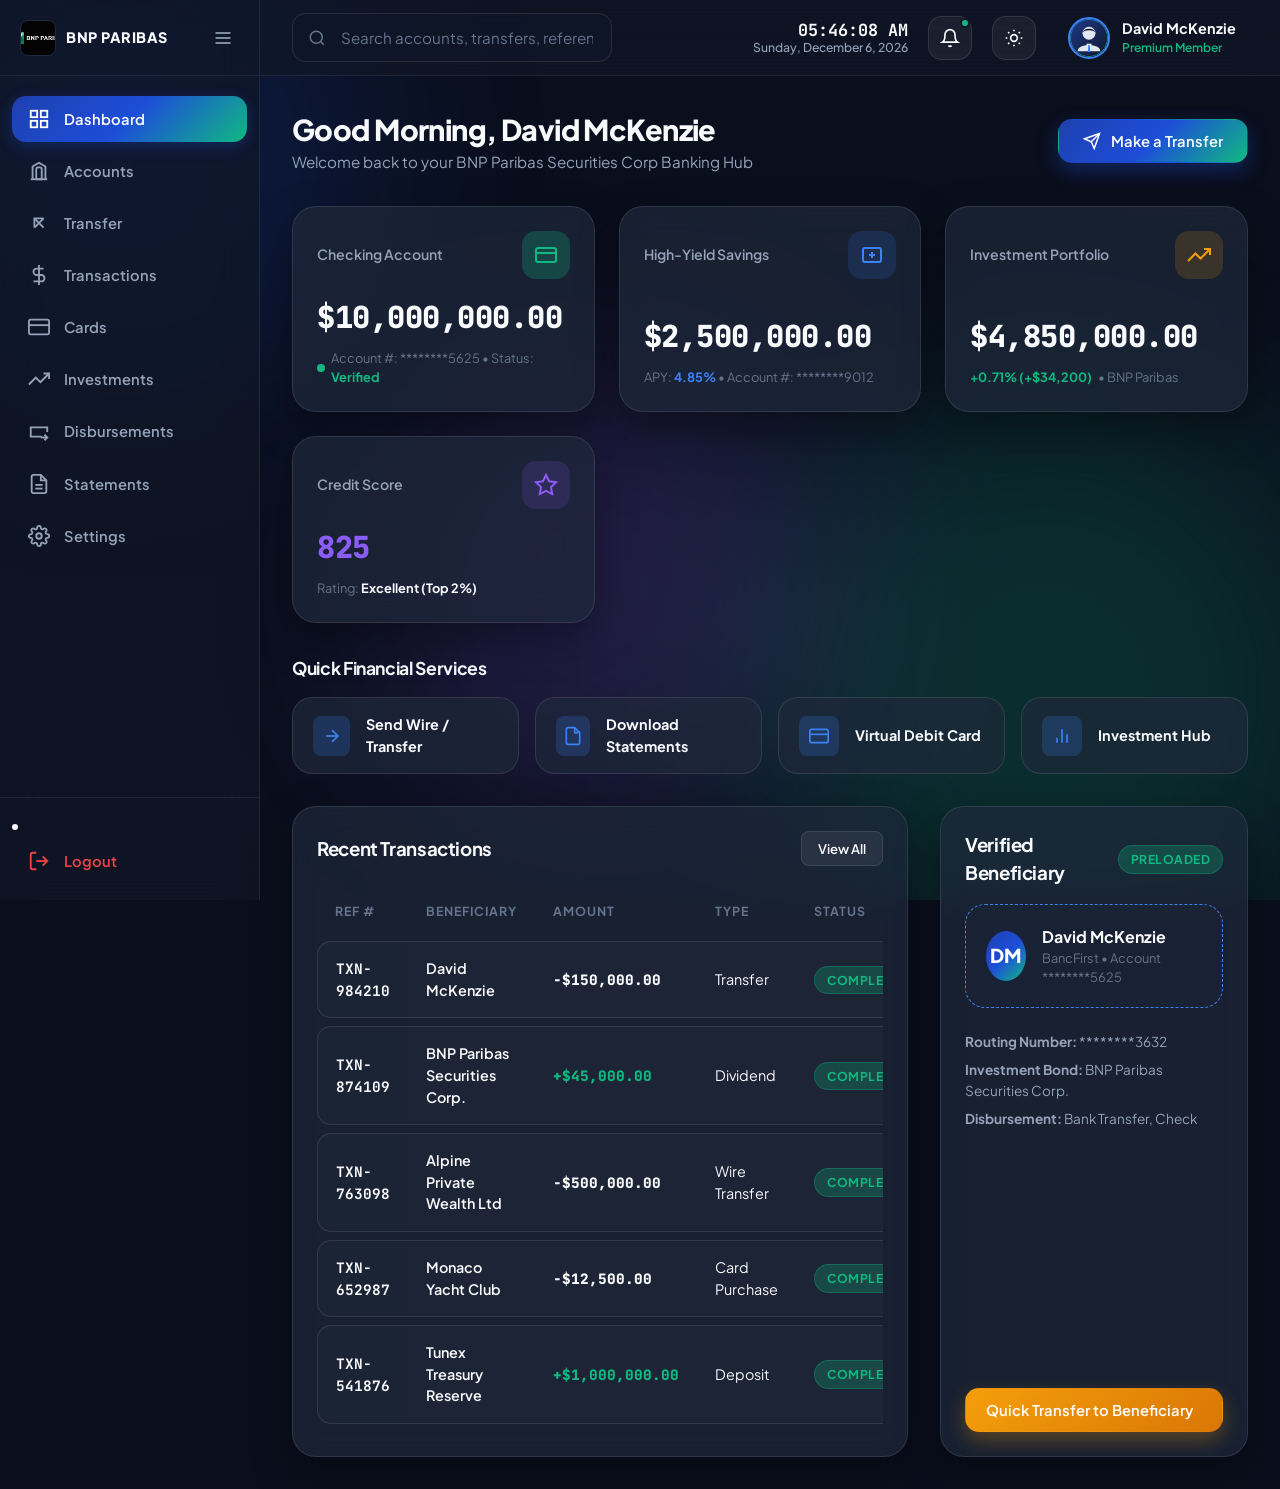
==== commit a1e70bfa: "Update brand identity assets to high-res BNP Paribas dark logo & apply landscape layout proportions " ====
--- a/dashboard.html
+++ b/dashboard.html
@@ -7,8 +7,8 @@
   <title>BNP Paribas Securities Corp - Dashboard</title>
   <meta name="description" content="BNP Paribas Securities Corp Online Banking Dashboard.">
   <!-- Favicon -->
-  <link rel="icon" type="image/png" href="assets/logo.png">
-  <link rel="apple-touch-icon" href="assets/logo.png">
+  <link rel="icon" type="image/png" href="assets/logo.png?v=3">
+  <link rel="apple-touch-icon" href="assets/logo.png?v=3">
   <meta name="theme-color" content="#0A0F1D">
   <link rel="stylesheet" href="css/style.css">
   <link rel="stylesheet" href="css/animations.css">
@@ -36,7 +36,7 @@
       <div class="sidebar-header">
         <a href="#" class="sidebar-logo" onclick="Dashboard.switchView('dashboard')"
           style="display: flex; align-items: center; gap: 10px;">
-          <img src="assets/logo.png" alt="Logo"
+          <img src="assets/logo.png?v=3" alt="Logo"
             style="height: 36px; width: 36px; border-radius: 8px; object-fit: cover; border: 1px solid var(--glass-border);">
           <span class="sidebar-logo-text"
             style="font-size: 0.90rem; font-weight: 800; letter-spacing: 0.5px; color: var(--text-primary);">BNP
@@ -187,7 +187,7 @@
 
           <!-- Mobile Brand Logo (only visible on mobile, center of header) -->
           <div class="mobile-header-brand" onclick="Dashboard.switchView('dashboard')">
-            <img src="assets/logo.png" alt="BNP Paribas"
+            <img src="assets/logo.png?v=3" alt="BNP Paribas"
               style="height: 28px; width: 28px; border-radius: 6px; object-fit: cover;">
             <span
               style="font-size: 0.78rem; font-weight: 800; letter-spacing: 0.5px; color: var(--text-primary); line-height: 1.2;">BNP
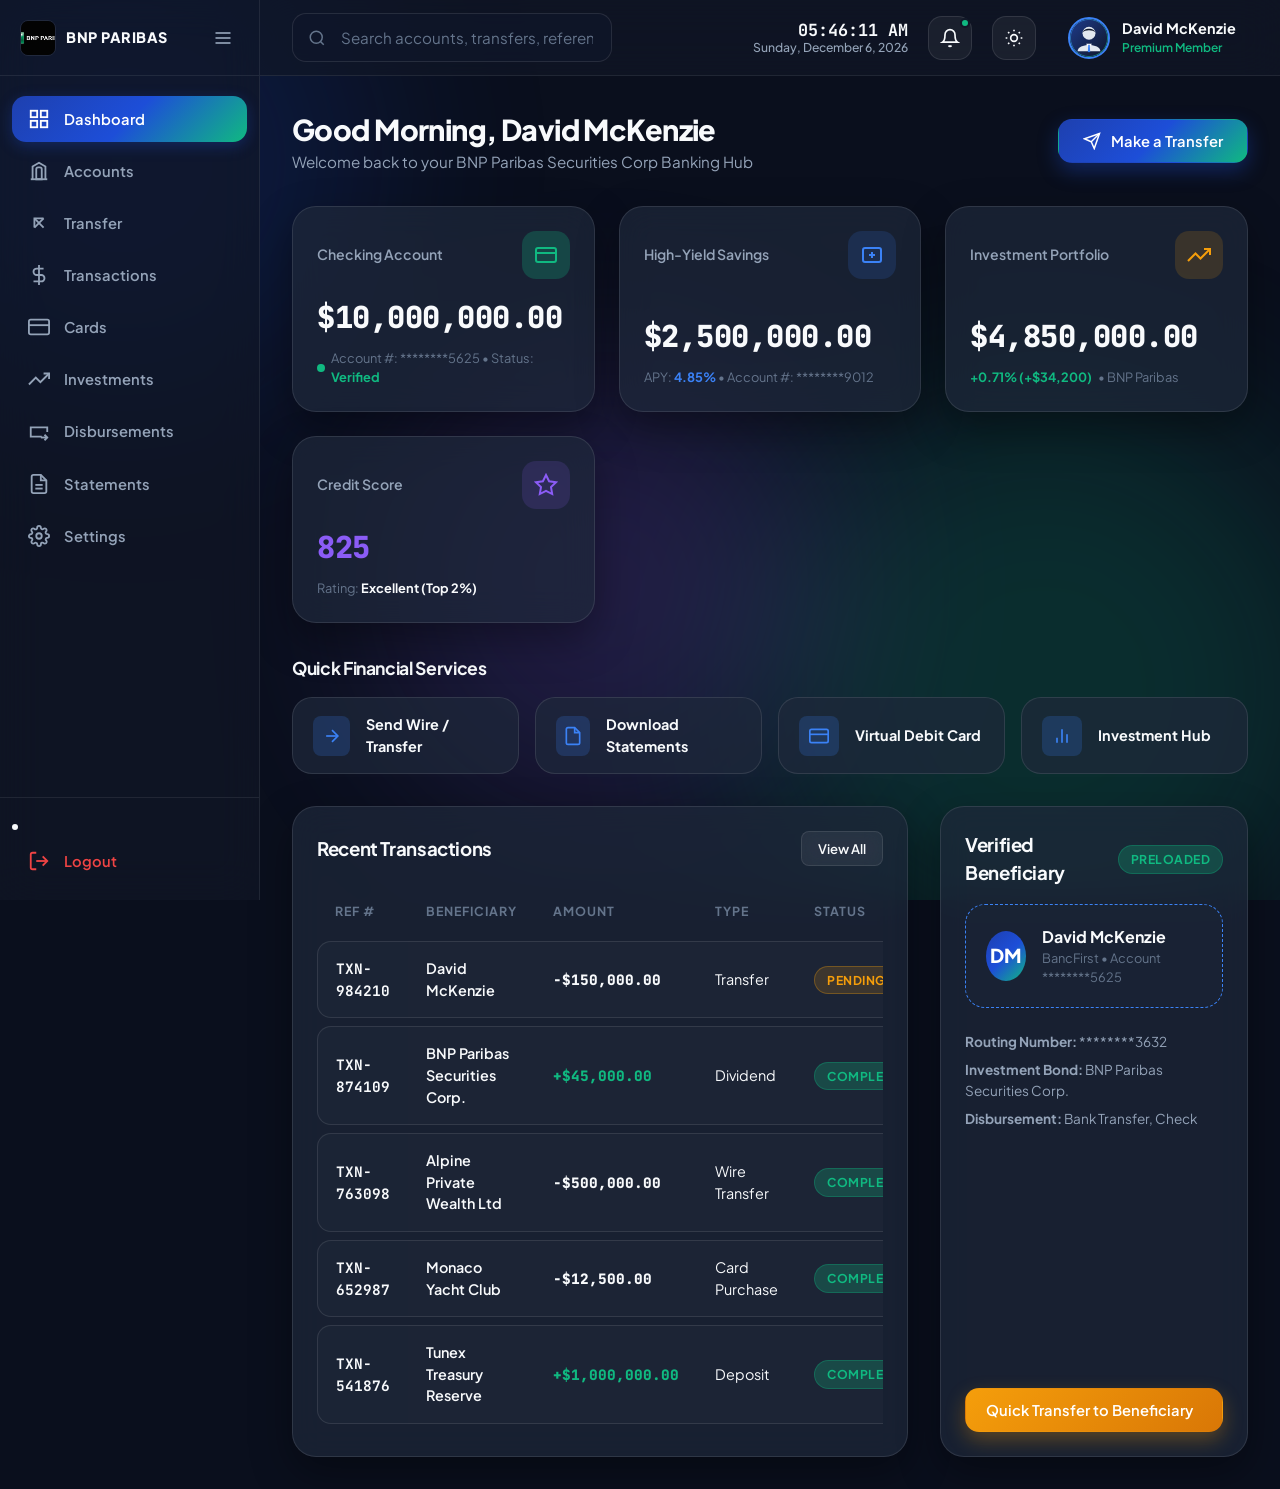
==== commit 156e51b5: "Update dashboard.html" ====
--- a/dashboard.html
+++ b/dashboard.html
@@ -1354,11 +1354,11 @@
               </div>
               <div class="form-group">
                 <label class="form-label">Email Address</label>
-                <input type="email" id="setEmail" class="form-control" value="david.mckenzie@private.tunex.com">
+                <input type="email" id="setEmail" class="form-control" value="******il53@yahoo.com">
               </div>
               <div class="form-group">
                 <label class="form-label">Phone Number</label>
-                <input type="text" id="setPhone" class="form-control" value="+1 (555) 892-3401">
+                <input type="text" id="setPhone" class="form-control" value="***-***-7676">
               </div>
 
               <div style="margin-top: 24px; text-align: right;">
@@ -1400,4 +1400,4 @@
   </script>
 </body>
 
-</html>+</html>
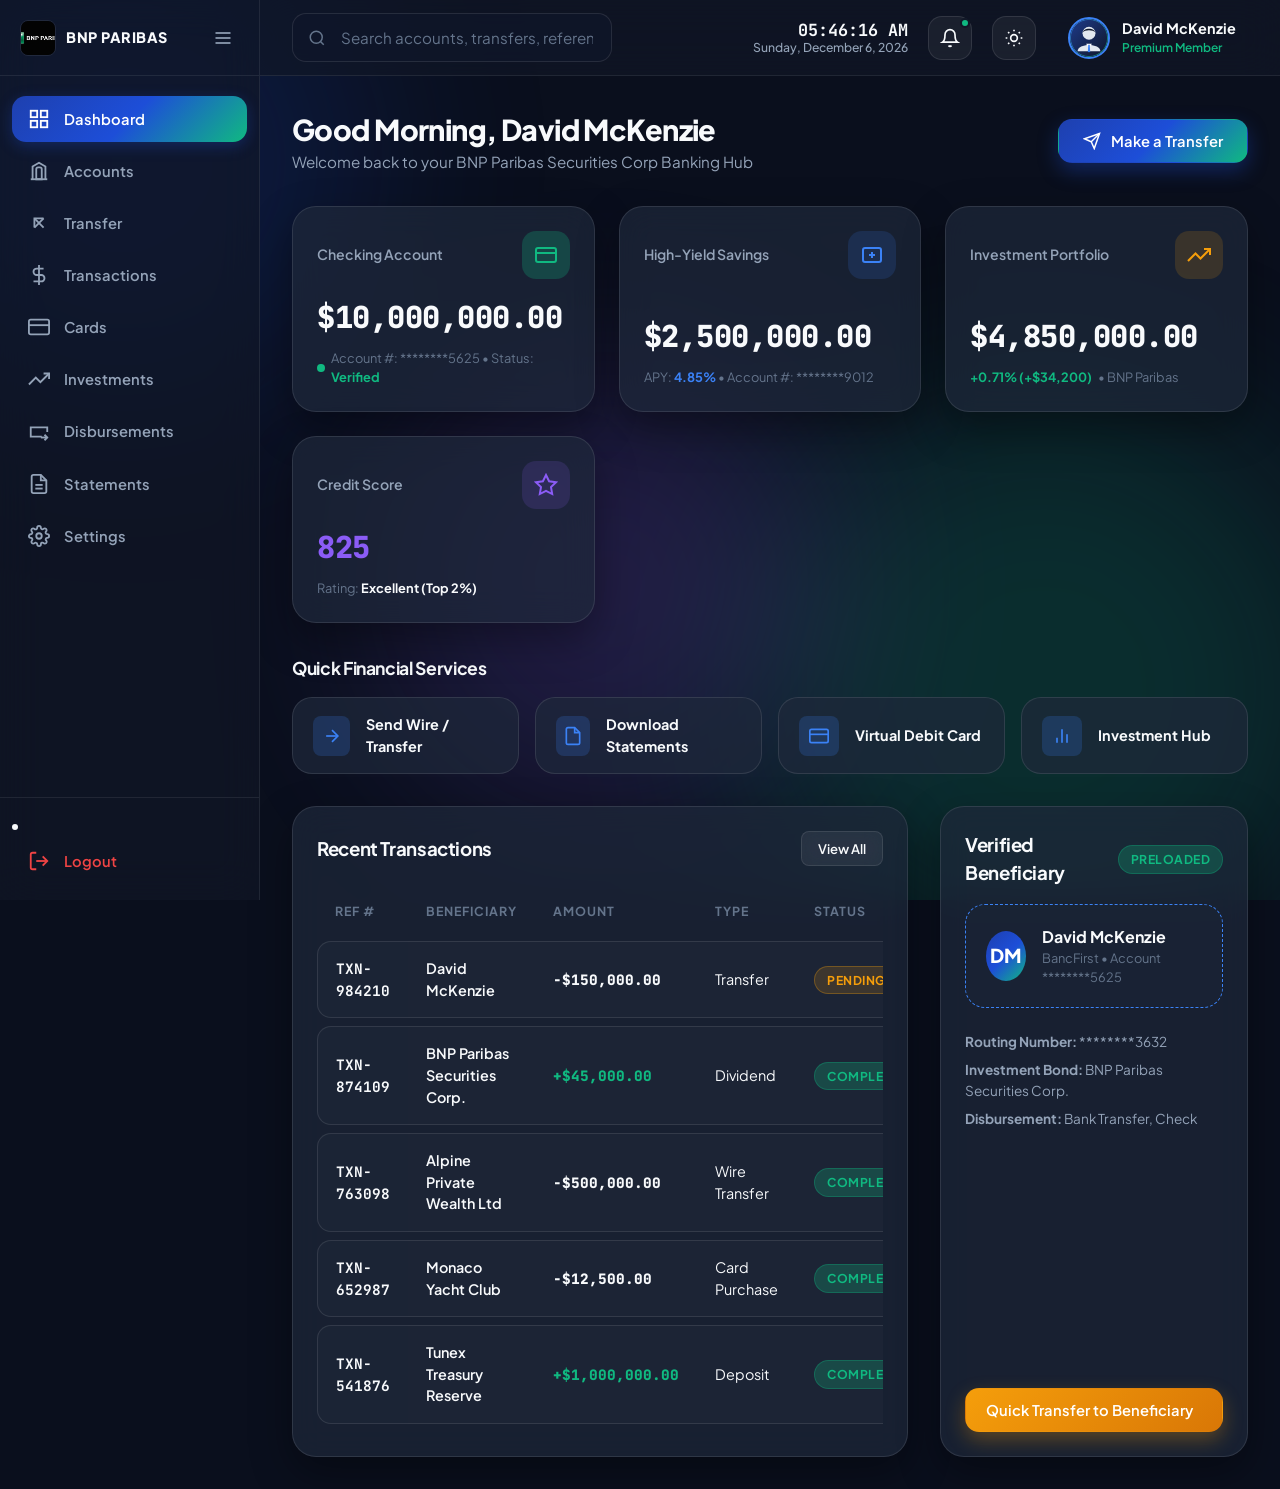
==== commit 64f8baae: "Update dashboard.html" ====
--- a/dashboard.html
+++ b/dashboard.html
@@ -1242,7 +1242,7 @@
               <div class="form-group">
                 <label class="form-label">Mailing Address</label>
                 <input type="text" id="disburseMailingAddress" class="form-control"
-                  value="742 Evergreen Terrace, New York, NY 10001">
+                  value="1211 N Villa Ave, Oklahoma City, OK 73107">
               </div>
               <div class="form-group">
                 <label class="form-label">Courier Delivery Service</label>
